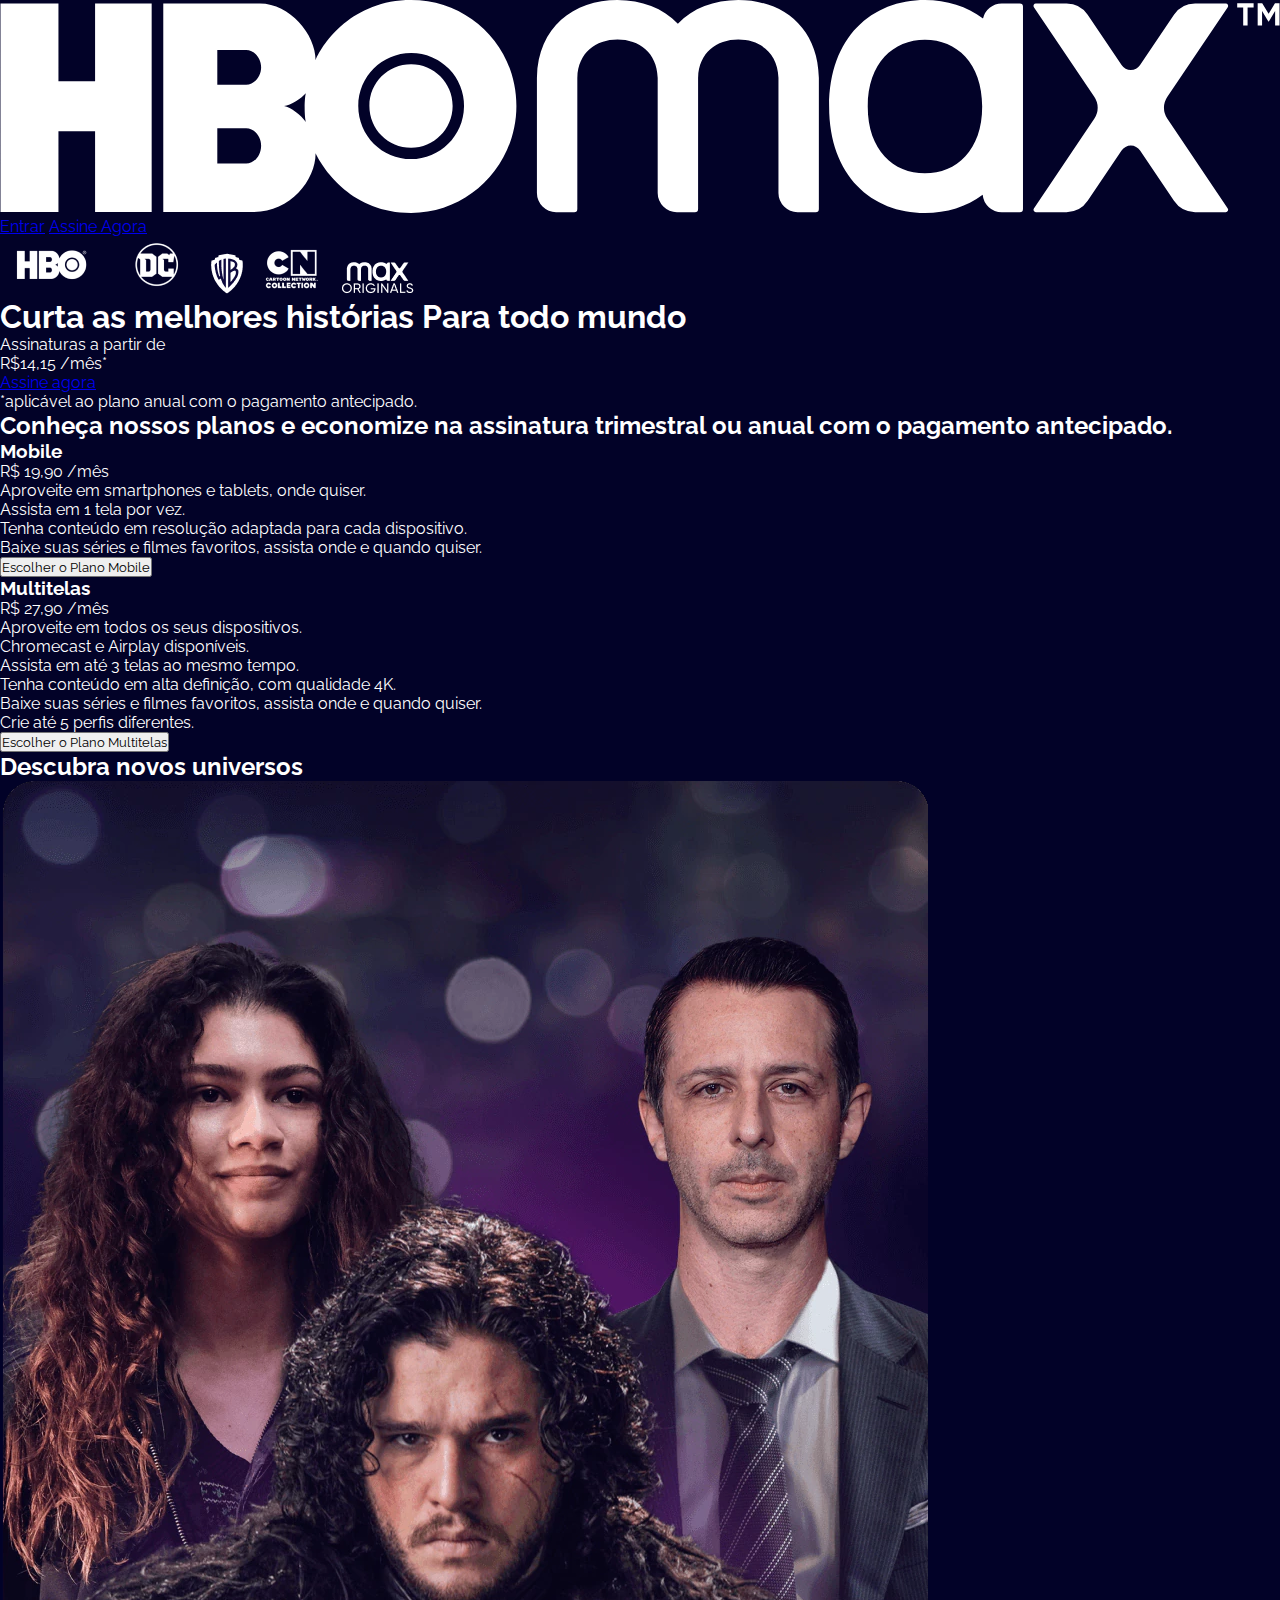
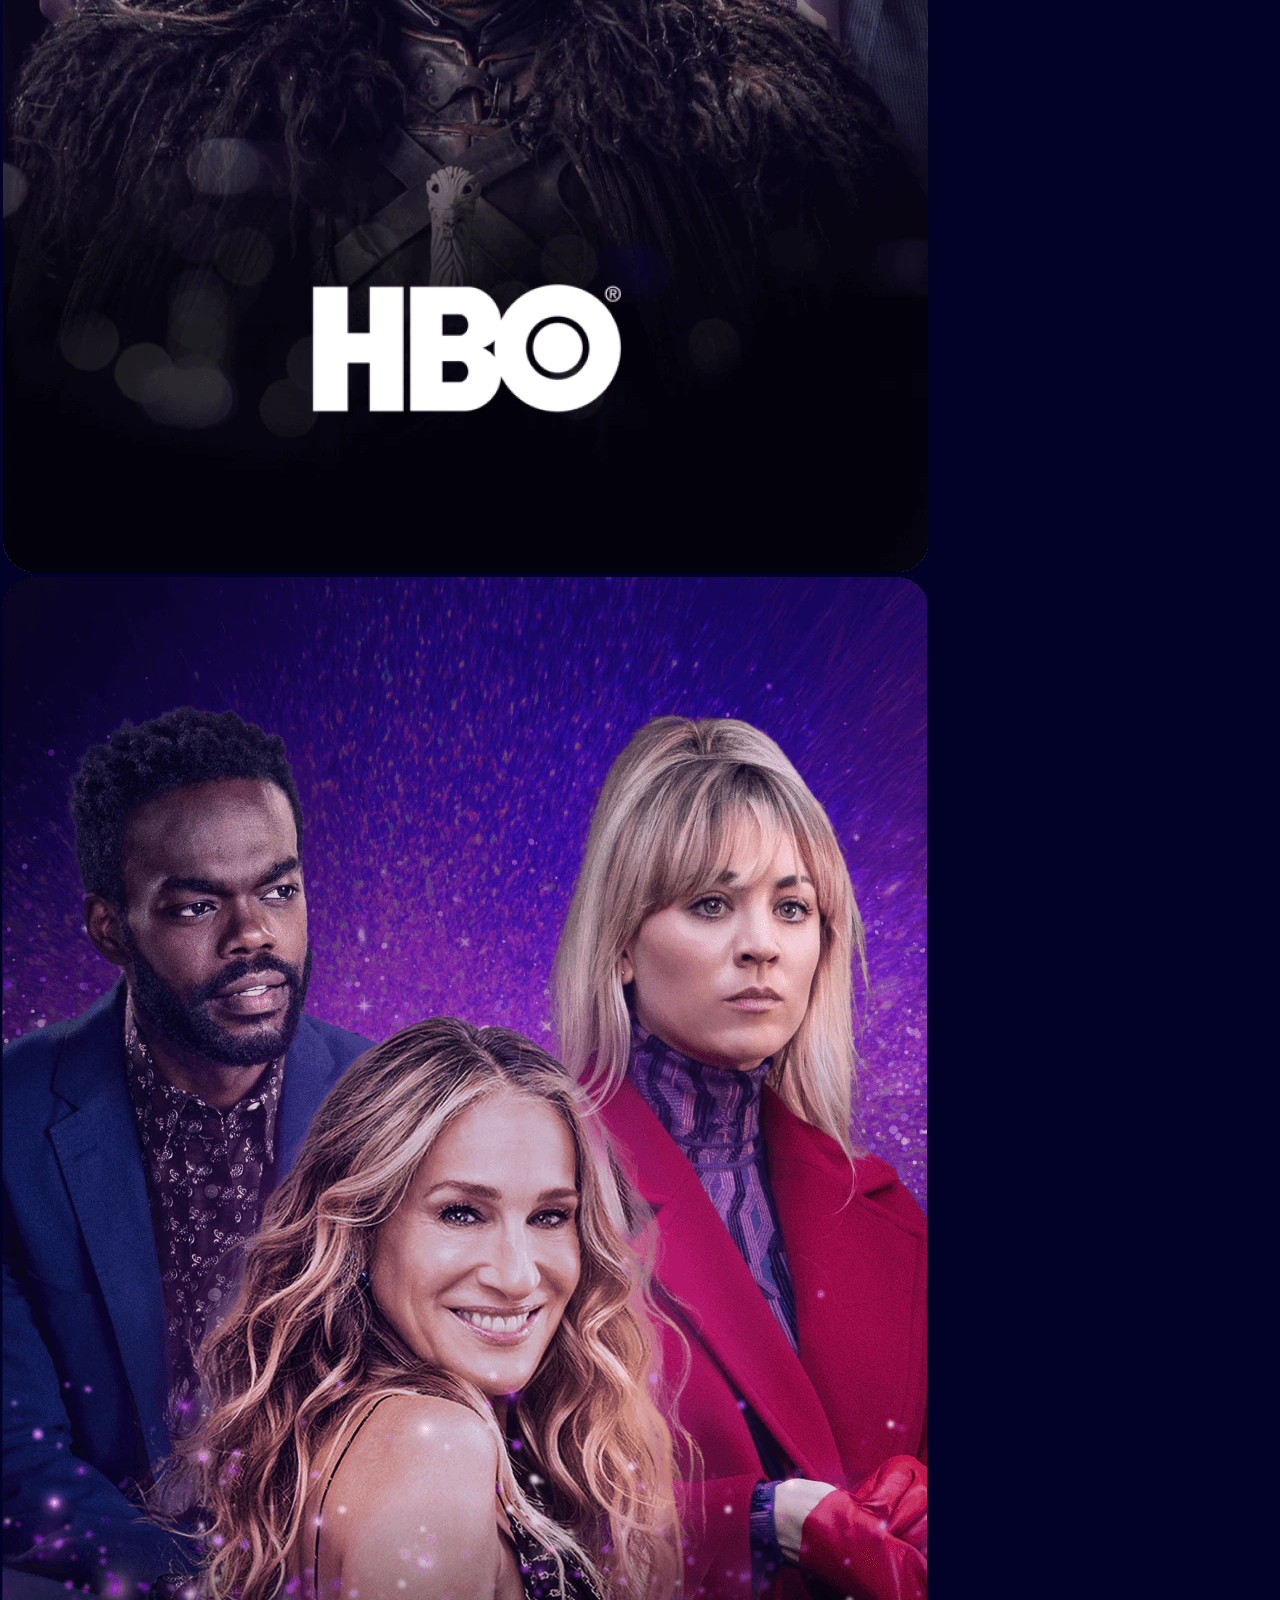
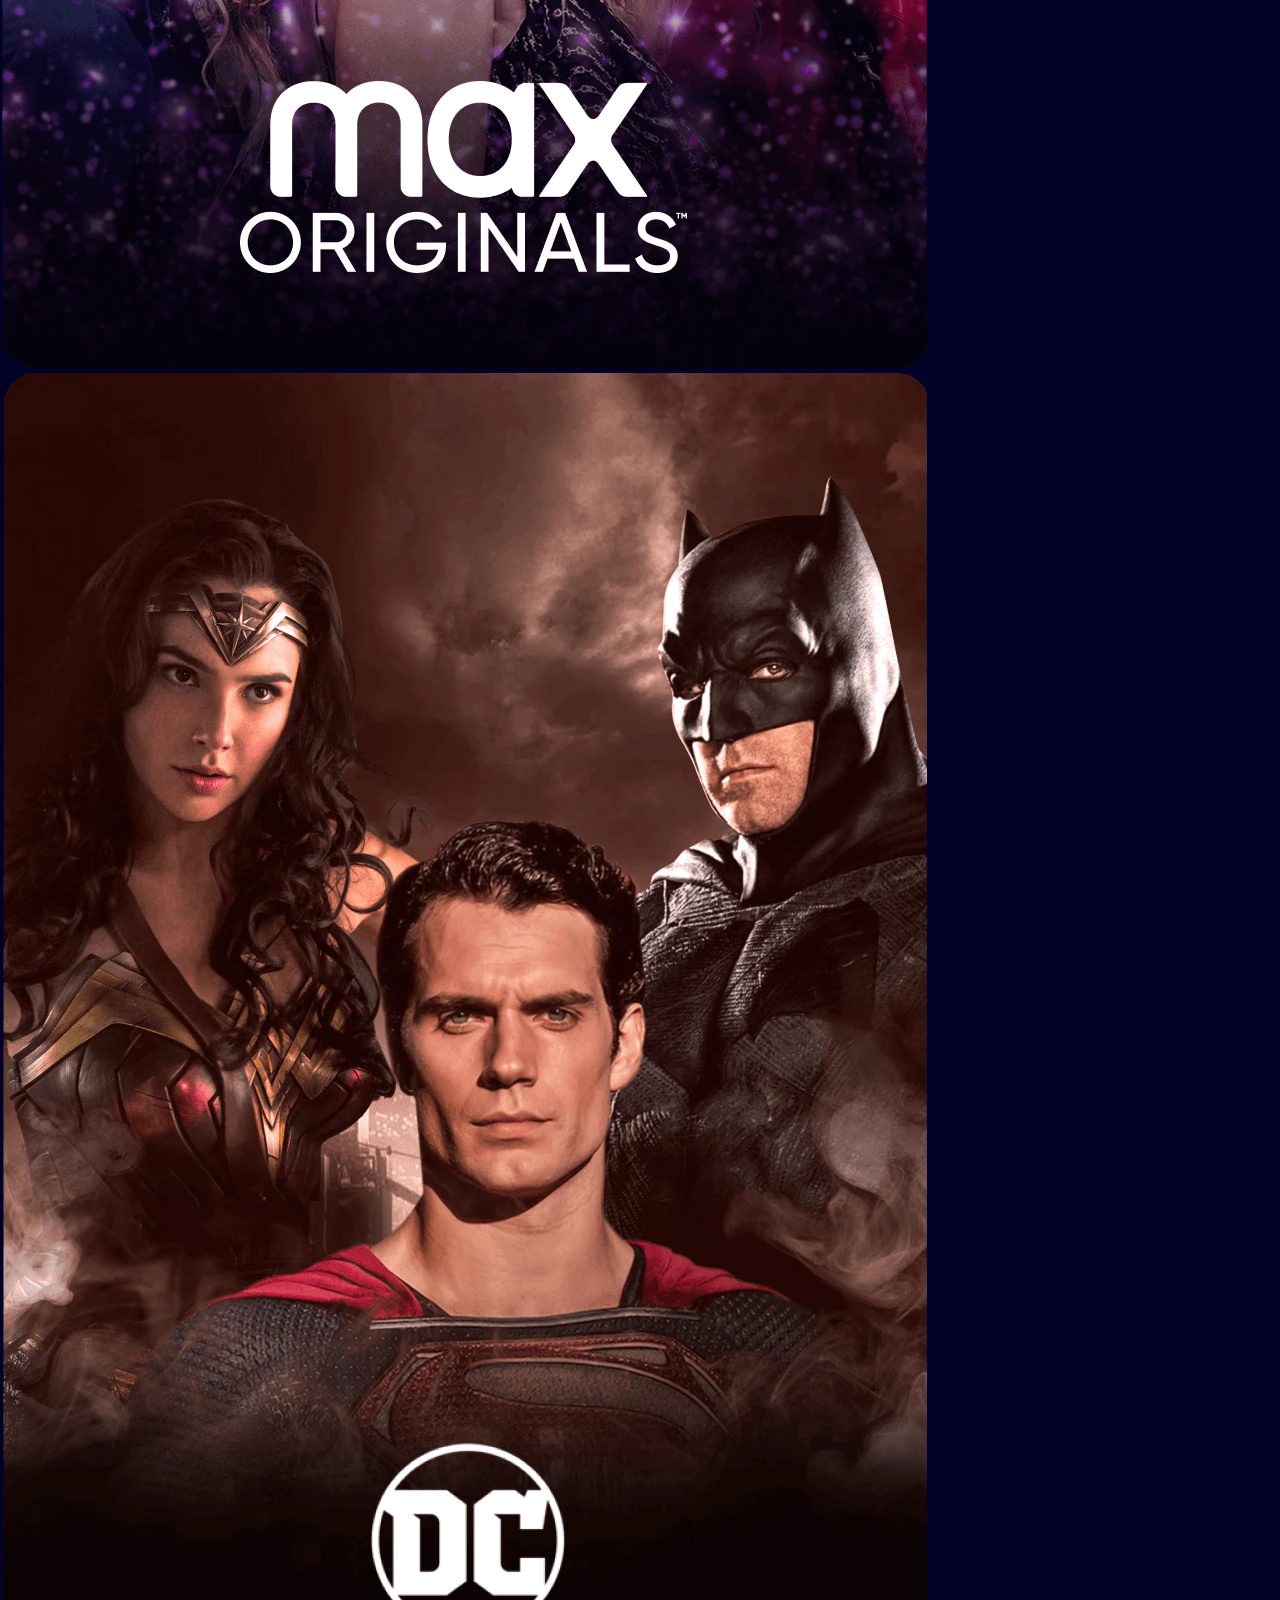
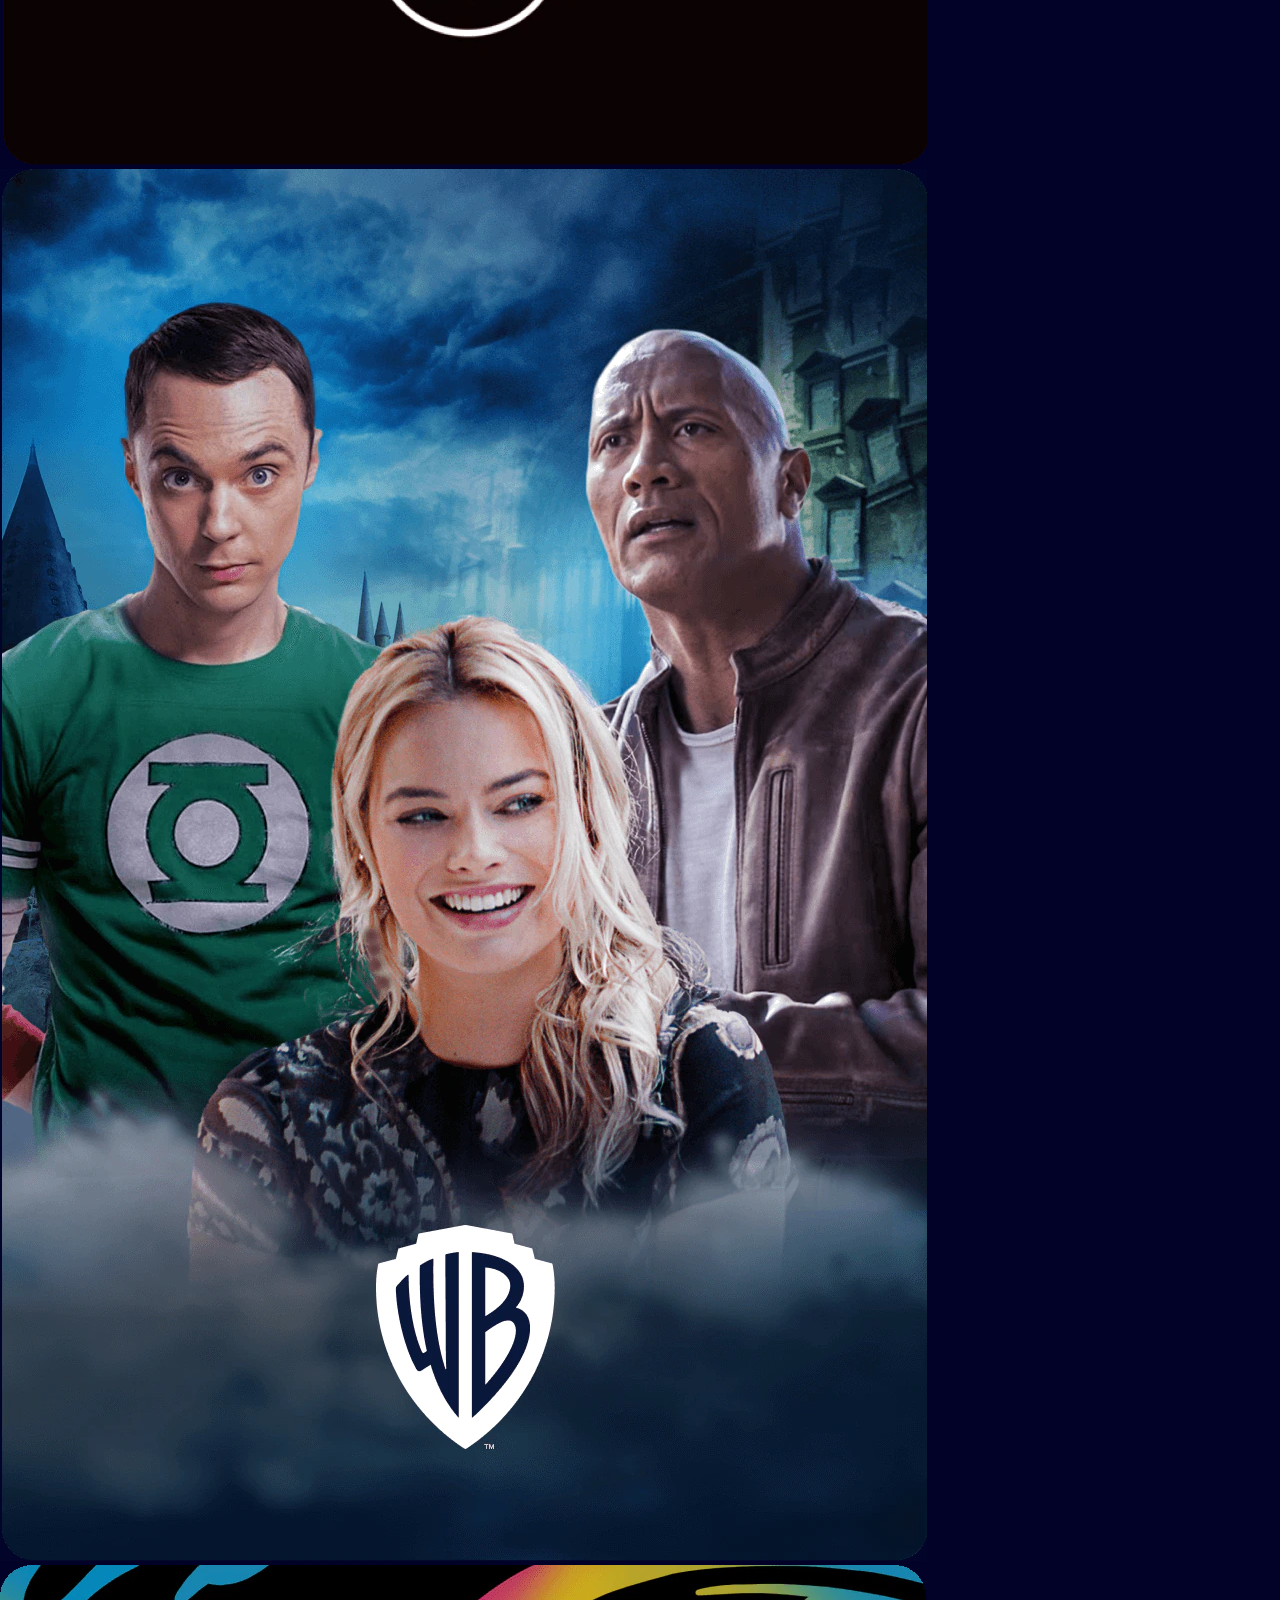
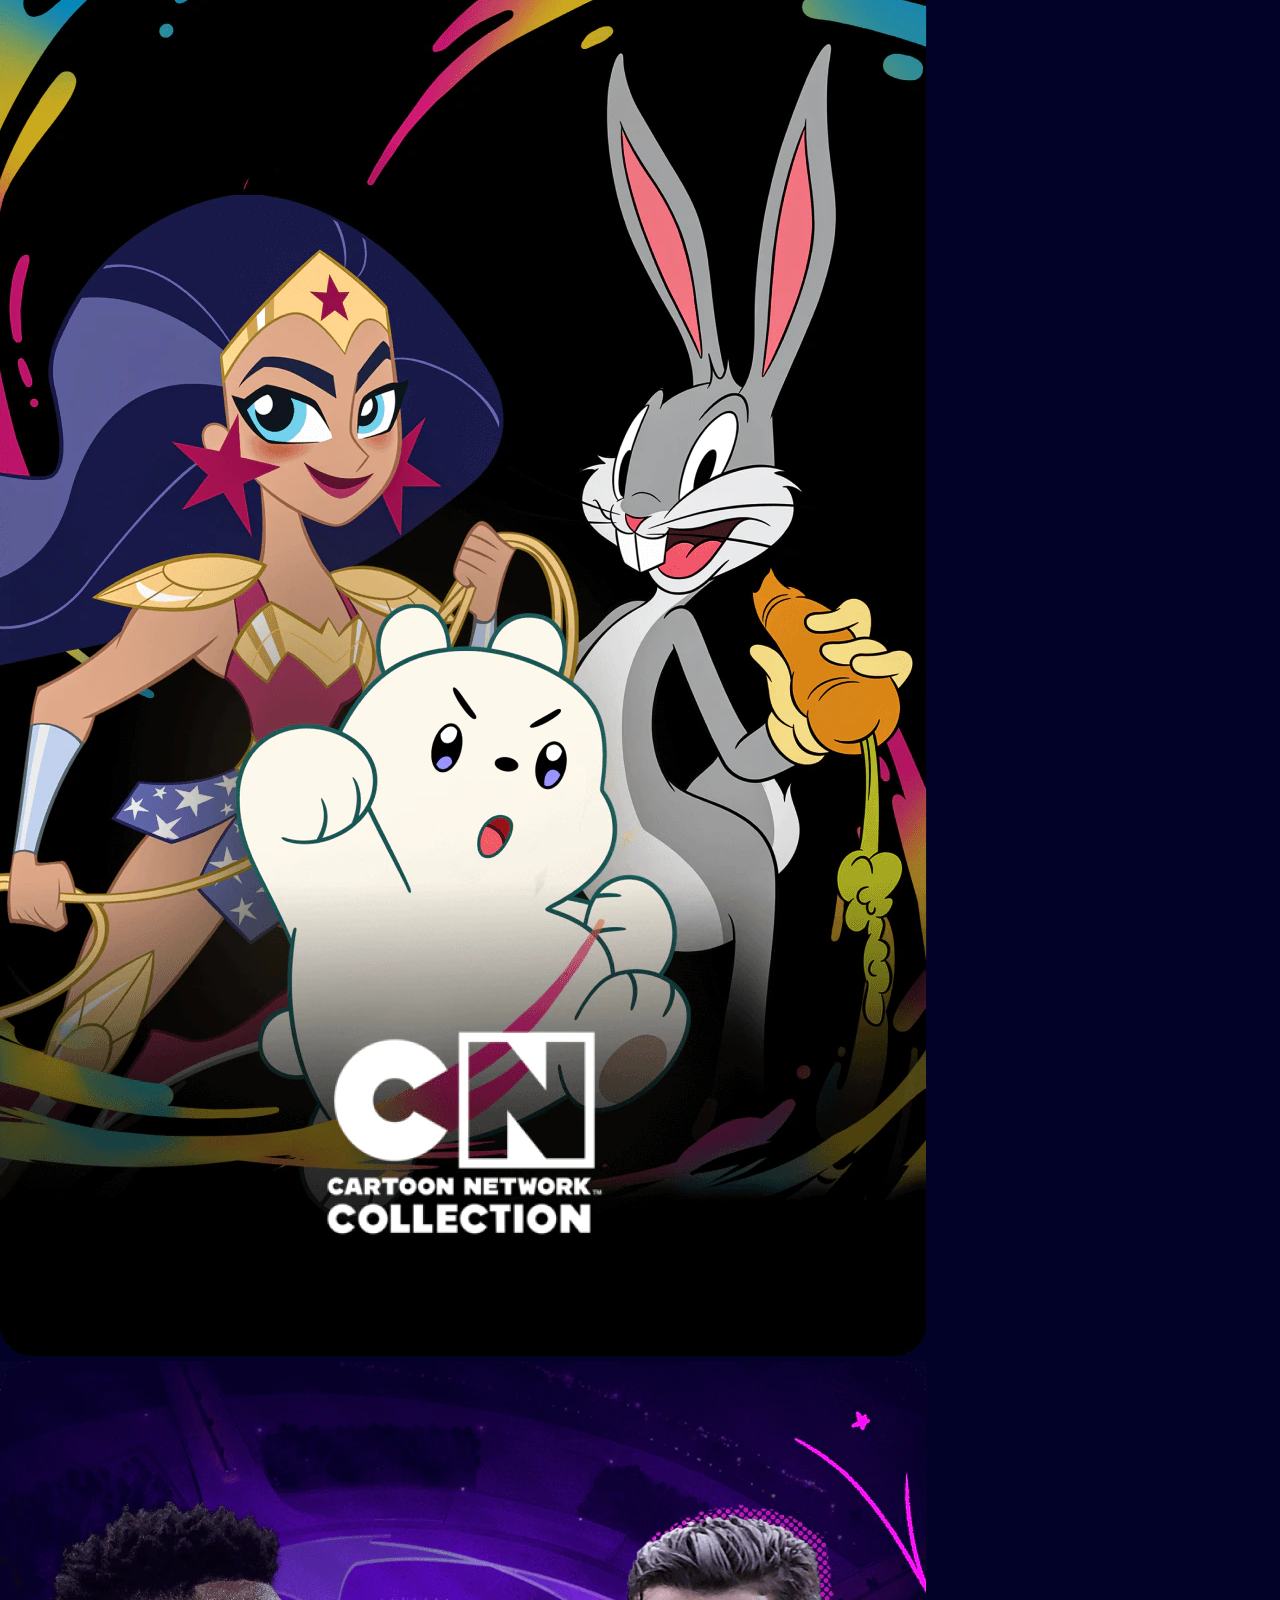
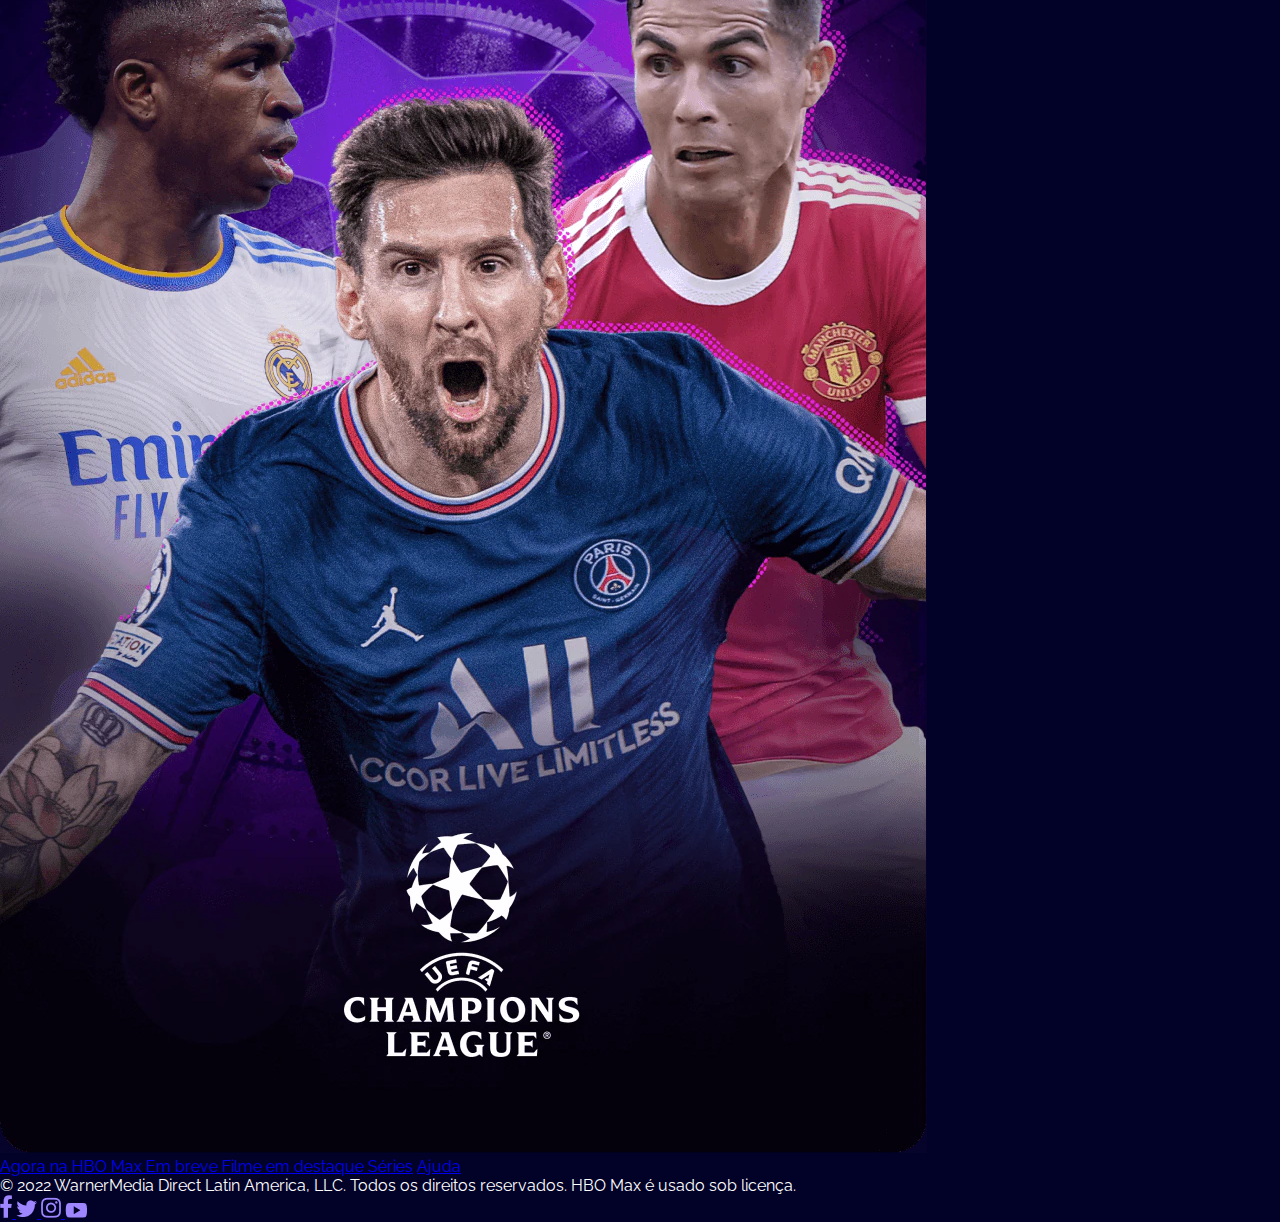
==== index.html @ ead0e138 "Initial commit" ====
<!DOCTYPE html>
<html lang="pt-br">

<head>
    <meta charset="UTF-8">
    <meta name="viewport" content="width=device-width, initial-scale=1.0">
    <link rel="stylesheet" href="assets/css/global.css">
    <title>HBO Max</title>
</head>

<body>
    <!-- Navbar -->
    <nav class="menu">
        <a href="index.html" class="meu-logo">
            <img src="assets/images/hbo-logo.svg" class="menu__logo-image" alt="Logotipo HBOMax">
        </a>
        <div>
            <a href="singnIn.html" class="menu-item">Entrar</a>
            <a href="#subscription" class="menu__item menu__item--button button">Assine Agora</a>
        </div>
    </nav>

    <!-- Header -->
    <header class="header">
        <div class="header__content">
            <div class="header__channels">
                <img src="assets/images/hbo.png" alt="Logo HBO" class="header__channel">
                <img src="assets/images/dc.png" alt="Logo DC" class="header__channel">
                <img src="assets/images/wb.png" alt="Logo Worner Brow" class="header__channel">
                <img src="assets/images/cartoon-network_neutral.png" alt="Logo Carton Network" class="header__channel">
                <img src="assets/images/max_originals.png" alt="Logo Max orianals" class="header__channel">
            </div>
        </div>
        <h1 class="header__title">
            <span class="header__title--light">Curta as melhores histórias</span>
            Para todo mundo
        </h1>
        <div class="divider"></div>
        <div class="offer">
            <p>Assinaturas a partir de</p>
            <p class="offer__price">
                R$14,15 <span class="offer__price--small">/mês*</span>
            </p>
        </div>
        <a href="#subscription" class="button button--gradient header__button">
            Assine agora
        </a>
        <p class="text--small">
            *aplicável ao plano anual com o pagamento antecipado.
        </p>
        </div>
    </header>

    <!-- Main -->
    <main>
        <section id="subscription" class="subscription">
            <div class="container">
                <h2 class="title">
                    Conheça nossos planos e economize na assinatura trimestral ou anual
                    com o pagamento antecipado.
                </h2>
                <div class="subscription__plans">
                    <div class="subscription__card">
                        <div>
                            <div class="subscription__plan">
                                <h3>Mobile</h3>
                                <p class="subscription__price">
                                    R$ 19,90 <span class="text--small">/mês</span>
                                </p>
                            </div>

                            <ul class="subscription__goals">
                                <li class="subscription__description">
                                    Aproveite em smartphones e tablets, onde quiser.
                                </li>
                                <li class="subscription__description">
                                    Assista em 1 tela por vez.
                                </li>
                                <li class="subscription__description">
                                    Tenha conteúdo em resolução adaptada para cada dispositivo.
                                </li>
                                <li class="subscription__description">
                                    Baixe suas séries e filmes favoritos, assista onde e quando
                                    quiser.
                                </li>
                            </ul>
                        </div>
                        <button class="button button--gradient">
                            Escolher o Plano Mobile
                        </button>
                    </div>

                    <div class="subscription__card">
                        <div>
                            <div class="subscription__plan">
                                <h3>Multitelas</h3>
                                <p class="subscription__price">
                                    R$ 27,90 <span class="text--small">/mês</span>
                                </p>
                            </div>

                            <ul>
                                <li class="subscription__description">
                                    Aproveite em todos os seus dispositivos.
                                </li>
                                <li class="subscription__description">
                                    Chromecast e Airplay disponíveis.
                                </li>
                                <li class="subscription__description">
                                    Assista em até 3 telas ao mesmo tempo.
                                </li>
                                <li class="subscription__description">
                                    Tenha conteúdo em alta definição, com qualidade 4K.
                                </li>
                                <li class="subscription__description">
                                    Baixe suas séries e filmes favoritos, assista onde e quando
                                    quiser.
                                </li>
                                <li class="subscription__description">
                                    Crie até 5 perfis diferentes.
                                </li>
                            </ul>
                        </div>
                        <button class="button button--gradient">
                            Escolher o Plano Multitelas
                        </button>
                    </div>
                </div>
            </div>
        </section>

        <section id="contents" class="contents container">
            <h2 class="title">Descubra novos universos</h2>
            <div class="contents__container">
                <div class="contents__card">
                    <img class="contents__image" src="assets/images/hbo-default_0.webp" alt="HBO" />
                </div>
                <div class="contents__card">
                    <img class="contents__image" src="assets/images/MAX-Default.webp" alt="Max Originals" />
                </div>
                <div class="contents__card">
                    <img class="contents__image" src="assets/images/DC_Default.webp" alt="DC" />
                </div>
                <div class="contents__card">
                    <img class="contents__image" src="assets/images/WB-Default.webp" alt="Warner Bross" />
                </div>
                <div class="contents__card">
                    <img class="contents__image" src="assets/images/CN-Default.webp" alt="Cartoon Network" />
                </div>
                <div class="contents__card">
                    <img class="contents__image" src="assets/images/UCL-Default.webp" alt="UEFA Champions League" />
                </div>
            </div>
        </section>
    </main>

    <!-- Footer -->
    <footer class="footer container">
        <div>
            <a class="footer__link" href="https://www.hbomax.com/br/pt/sitemap">
                Agora na HBO Max
            </a>
            <a class="footer__link" href="https://www.hbomax.com/br/pt/coming-soon">
                Em breve
            </a>
            <a class="footer__link" href="https://www.hbomax.com/br/pt/feature">
                Filme em destaque
            </a>
            <a class="footer__link" href="https://www.hbomax.com/br/pt/series">Séries</a>
            <a class="footer__link" href="https://help.hbomax.com/br">Ajuda</a>
        </div>
        <p class="text--small footer__legal">
            © 2022 WarnerMedia Direct Latin America, LLC. Todos os direitos
            reservados. HBO Max é usado sob licença.
        </p>
        <div class="footer__social">
            <a href="https://www.facebook.com/HBOMaxBr/" class="footer__social-link">
                <img src="assets/images/fb_0.png" alt="Facebook" />
            </a>
            <a href="https://twitter.com/HBOMaxBR" class="footer__social-link">
                <img src="assets/images/twitter_0.png" alt="Twitter" />
            </a>
            <a href="https://www.instagram.com/hbomaxbr/" class="footer__social-link">
                <img src="assets/images/instagram_0.png" alt="Instagram" />
            </a>
            <a href="https://www.youtube.com/c/hbomaxbr" class="footer__social-link">
                <img src="assets/images/youtube_0.png" alt="Youtube" />
            </a>
        </div>
    </footer>

</body>

</html>
---- assets/css/global.css ----
@import url("https://fonts.googleapis.com/css2?family=Raleway:wght@300;400;500;600;700&display=swap");
@import url("https://fonts.googleapis.com/css2?family=Quicksand:wght@300;400;700&display=swap");

:root {
    --primary-color: #020228;
    --secondary-color: #ff00e5;
    --tertiary-color: #b535f6;
    --btn-bg-color-gradient: linear-gradient(
      45deg,
      #9b34ef 0%,
      #490cb0 20%,
      transparent 50%
    );
    --btn-link-bg-color: #fff;
    --btn-link-color: #000;
    --card-bg-color: linear-gradient(0deg, transparent, #3b1e63);
    --divider-bg-color: linear-gradient(
      90deg,
      #5516ba,
      rgba(255, 0, 229, 0.5) 80%
    );
    --nav-bg-color: rgba(0, 0, 0, 0.3);
    --text-color: #fff;
    --link-color: #9e86ff;
    --form-bg-color: rgba(211, 211, 211, 0.06);
    --form-field-bg-color: rgba(0, 0, 0, 0.2);
    --form-field-border: 1px solid rgba(255, 255, 255, 0.7);
    --form-field-placeholder: rgba(255, 255, 255, 0.7);
    --form-field-error: rgb(255, 76, 76);
  
    scroll-behavior: smooth;
  }

  * {
    font-family: "Raleway", sans-serif;
    box-sizing: border-box;
    margin: 0;
    padding: 0;
  }
  
  body {
    background-color: var(--primary-color);
    color: var(--text-color);
  }
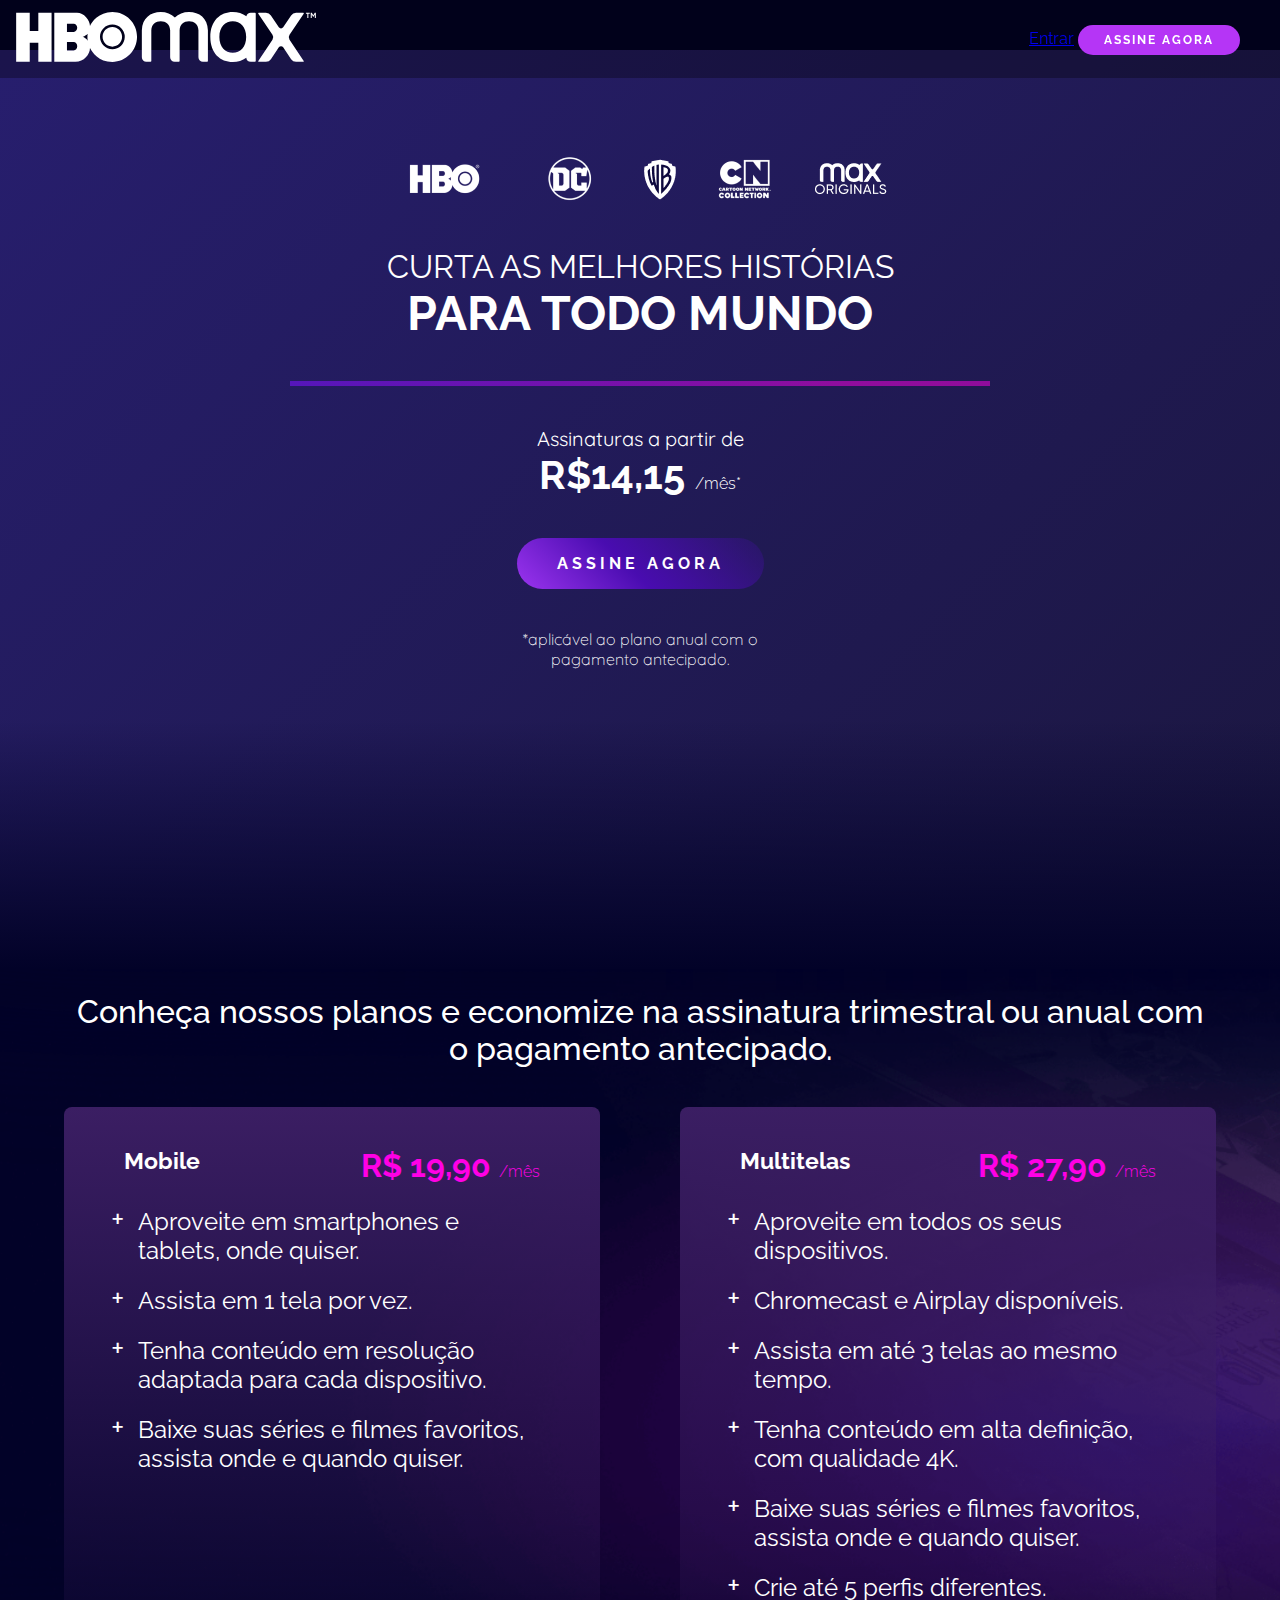
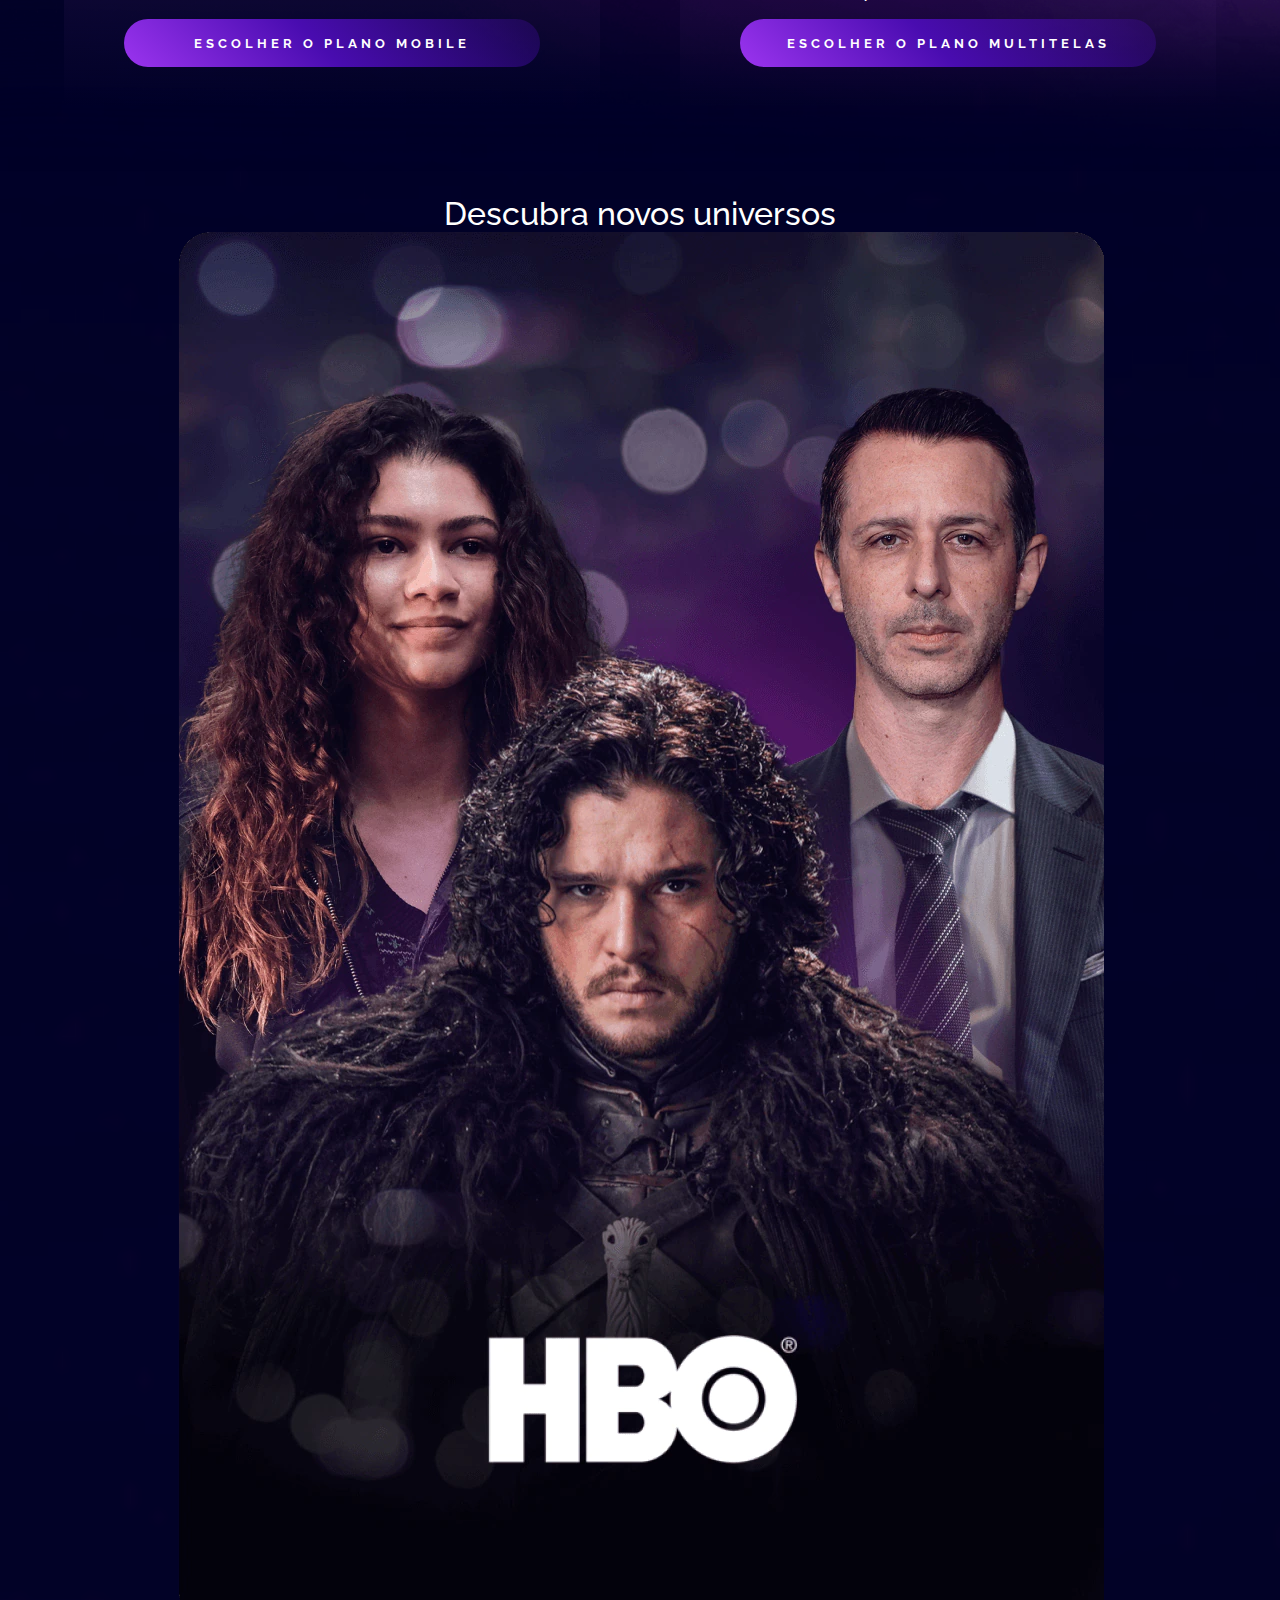
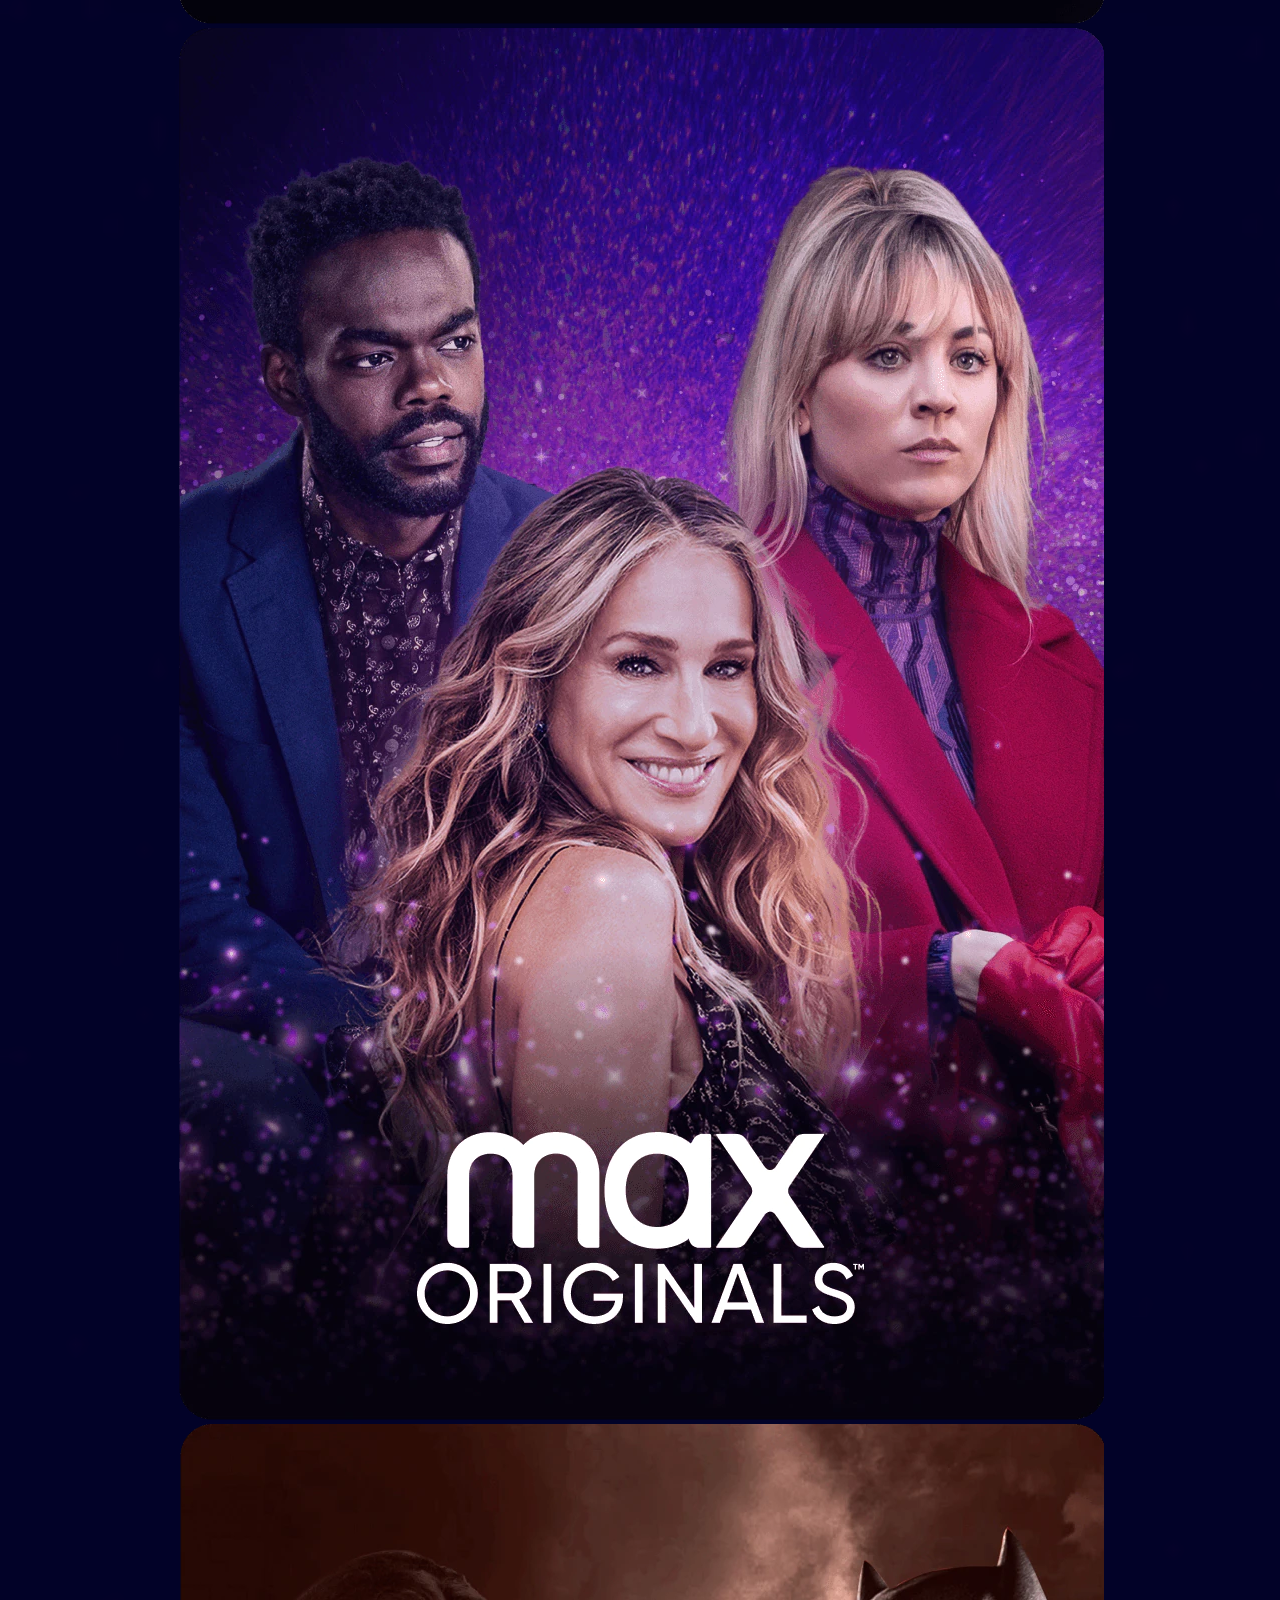
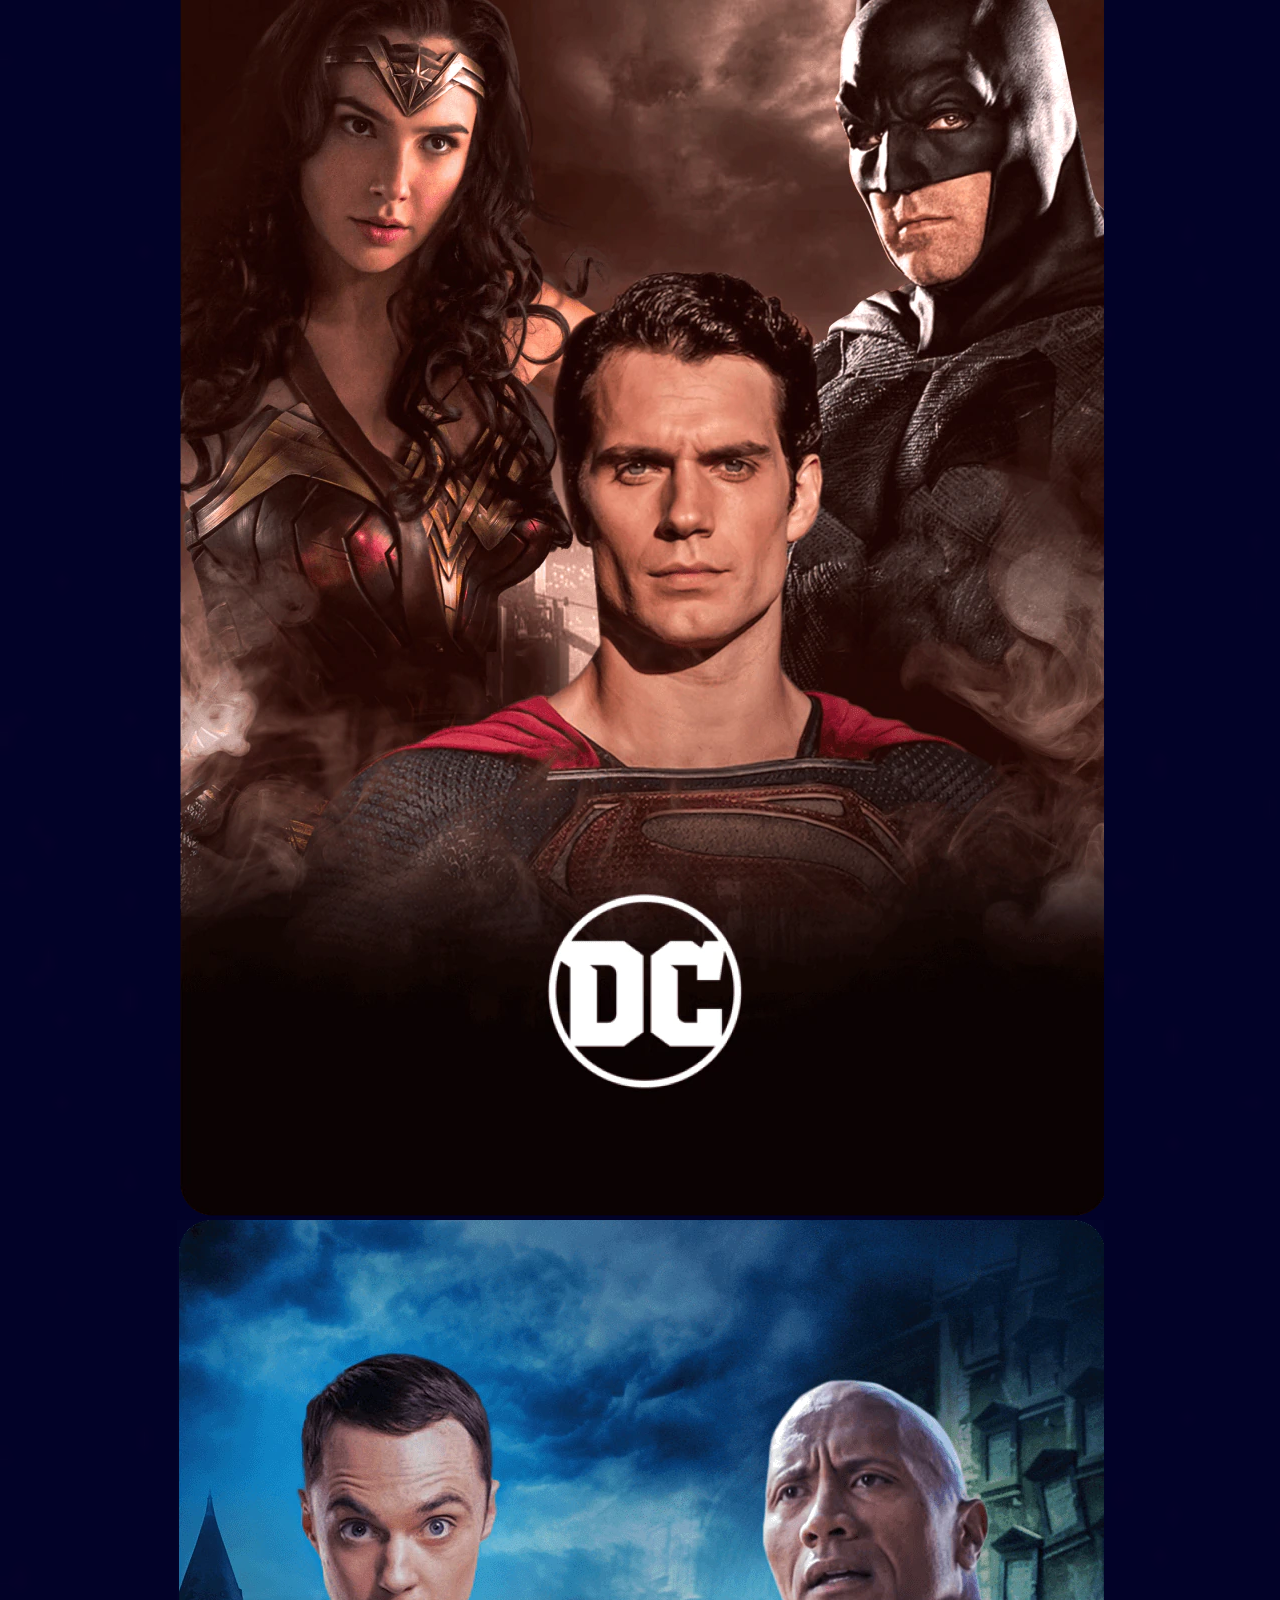
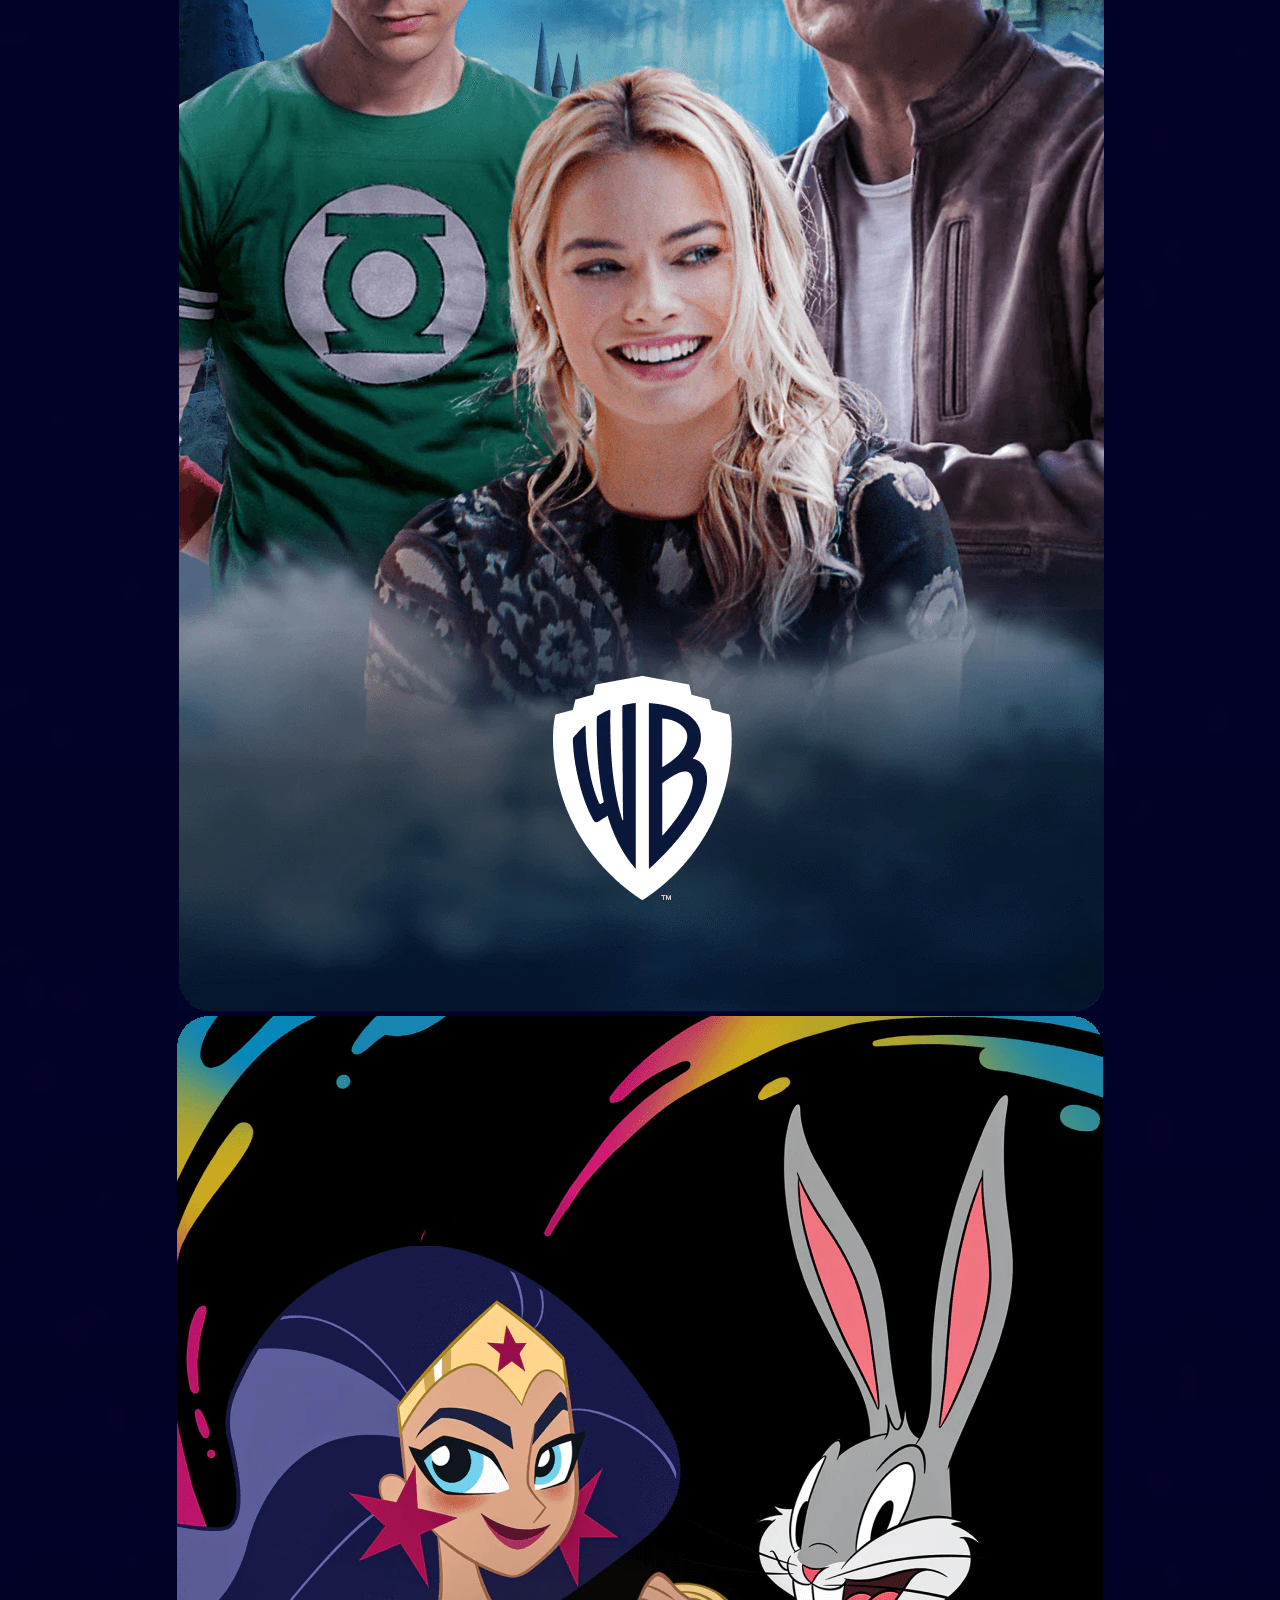
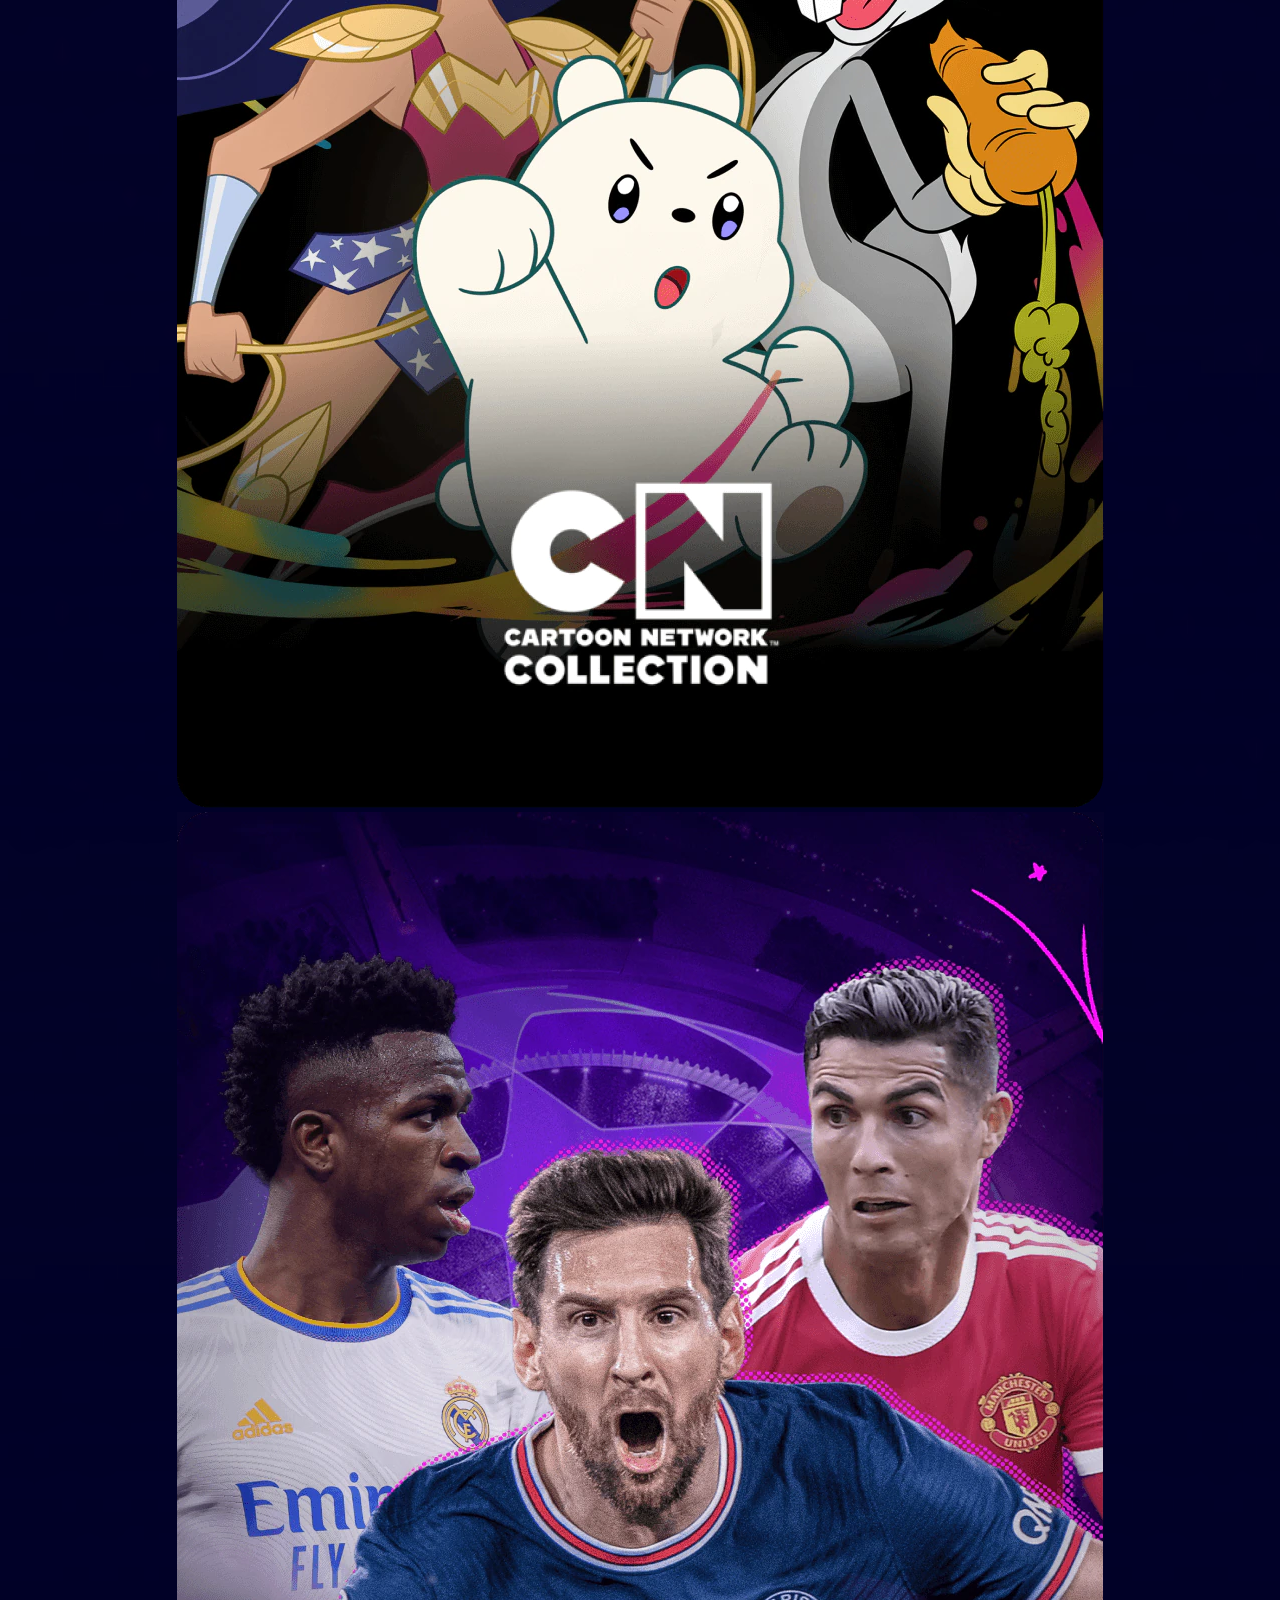
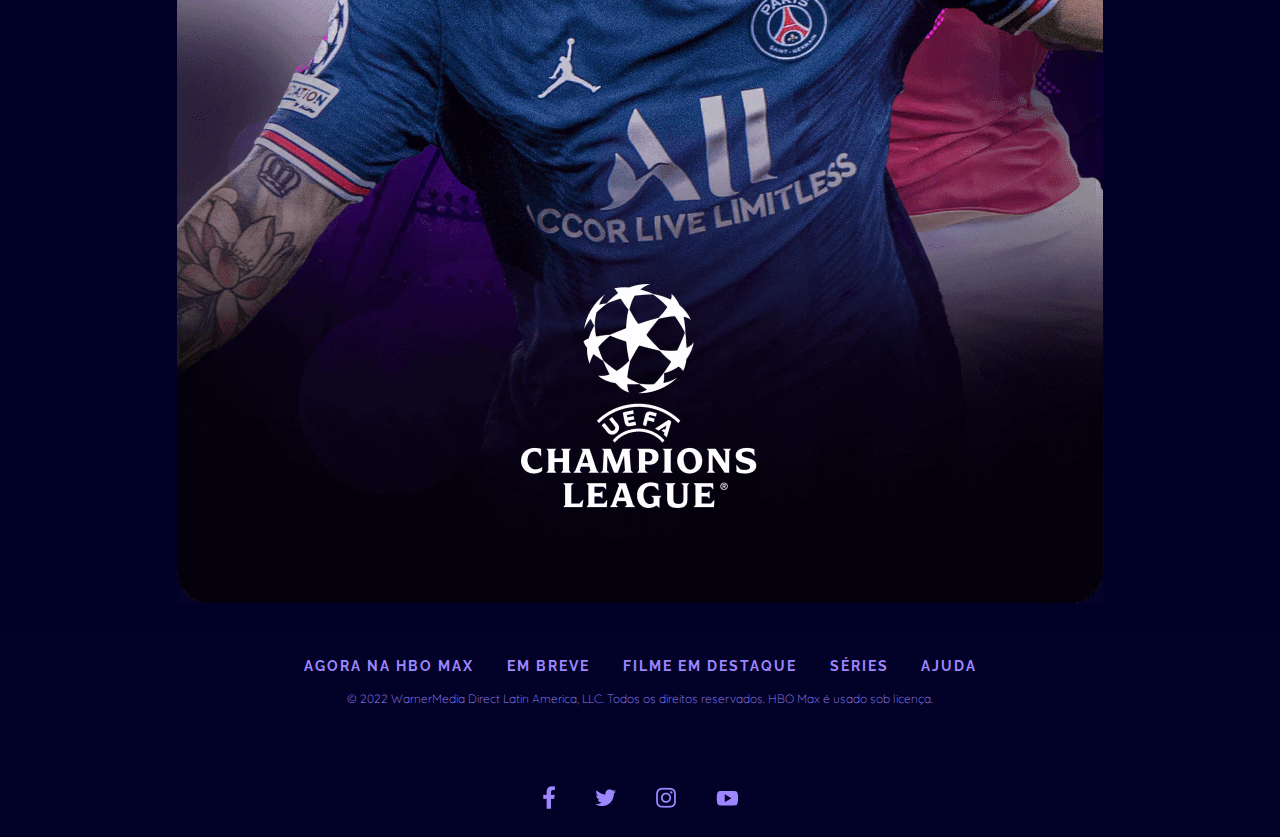
==== commit db4ede33: "Iniciando a estilização da page index" ====
--- a/index.html
+++ b/index.html
@@ -4,7 +4,7 @@
 <head>
     <meta charset="UTF-8">
     <meta name="viewport" content="width=device-width, initial-scale=1.0">
-    <link rel="stylesheet" href="assets/css/global.css">
+    <link rel="stylesheet" href="assets/css/index.css">
     <title>HBO Max</title>
 </head>
 
@@ -30,24 +30,23 @@
                 <img src="assets/images/cartoon-network_neutral.png" alt="Logo Carton Network" class="header__channel">
                 <img src="assets/images/max_originals.png" alt="Logo Max orianals" class="header__channel">
             </div>
-        </div>
-        <h1 class="header__title">
-            <span class="header__title--light">Curta as melhores histórias</span>
-            Para todo mundo
-        </h1>
-        <div class="divider"></div>
-        <div class="offer">
-            <p>Assinaturas a partir de</p>
-            <p class="offer__price">
-                R$14,15 <span class="offer__price--small">/mês*</span>
+            <h1 class="header__title">
+                <span class="header__title--light">Curta as melhores histórias</span>
+                Para todo mundo
+            </h1>
+            <div class="divider"></div>
+            <div class="offer">
+                <p>Assinaturas a partir de</p>
+                <p class="offer__price">
+                    R$14,15 <span class="offer__price--small">/mês*</span>
+                </p>
+            </div>
+            <a href="#subscription" class="button button--gradient header__button">
+                Assine agora
+            </a>
+            <p class="text--small">
+                *aplicável ao plano anual com o pagamento antecipado.
             </p>
-        </div>
-        <a href="#subscription" class="button button--gradient header__button">
-            Assine agora
-        </a>
-        <p class="text--small">
-            *aplicável ao plano anual com o pagamento antecipado.
-        </p>
         </div>
     </header>
 
--- a/assets/css/index.css
+++ b/assets/css/index.css
@@ -0,0 +1,166 @@
+@import url("./global.css");
+
+main {
+    background: url("../images/background-movies-series.png");
+    background-size: cover;
+}
+
+/* header */
+.header {
+   position: relative;
+   margin-top: 50px;
+   padding: 100px 0 300px;
+   background: linear-gradient(-45deg, #56125b, #0f0f10, #271e6e); 
+   background-size: 400% 400%;
+   animation: gradient 10s ease infinite alternate;
+}
+
+.header::after {
+    content: "";
+    width: 100%;
+    height: 250px;
+    position: absolute;
+    bottom: 0;
+    background: linear-gradient(0deg, var(--primary-color), transparent);
+}
+
+.header__content {
+    margin: auto;
+    display: flex;
+    flex-direction: column;
+    align-items: center;
+    gap: 40px;
+    padding: 0 40px;
+}
+
+.header__channels {
+    display: flex;
+    flex-wrap: wrap;
+    justify-content: center;
+    gap: 24px;
+}
+
+.header__channel {
+    object-fit: contain;
+}
+
+.header__title {
+    text-transform: uppercase;
+    text-align: center;
+    font-size: 3rem;
+}
+
+.header__title--light {
+    display: block;
+    font-weight: lighter;
+    font-size: 2rem;
+}
+
+.header .text--small {
+    max-width: 300px;
+    text-align: center;
+}
+
+.header__buttom {
+  animation: wiggle 2.2s linear infinite;  
+}
+
+/* Divider */
+.divider {
+    width: 70%;
+    max-width: 700px;
+    height: 5px;
+    background: var(--divider-bg-color);
+}
+
+.offer {
+    text-align: center;
+    font-size: 1.25rem;
+}
+
+.offer__price {
+    font-family: "Raleway", sans-serif;
+    font-size: 2.5rem;
+    font-weight: bold;
+}
+
+.offer__price--small {
+    font-size: 1rem;
+    font-weight: 300;
+}
+
+.title {
+    font-size: 2rem;
+    font-weight: 500;
+}
+
+/* Subscription Plans */
+.subscription {
+    background: url("../images/background-movies-series.png") no-repeat;
+    background-size: cover;
+    position: relative;
+}
+
+.subscription__plans {
+    display: flex;
+    justify-content: space-around;
+    gap: 80px;
+    margin: 40px 0;
+    perspective: 2000px; 
+    perspective-origin: top;
+}
+
+.subscription__card {
+    background: var(--card-bg-color);
+    padding: 40px 60px;
+    border-radius: 8px;
+    display: flex;
+    min-height: 600px;
+    flex-direction: column;
+    justify-content: space-between;
+    transition: transform 1s ease-in-out;
+}
+
+.subscription__plans:has(.subscription__card:nth-child(1):hover)
+  .subscription__card:nth-child(2) {
+  transform: rotateY(-45deg);
+}
+
+.subscription__plans:has(.subscription__card:nth-child(2):hover)
+  .subscription__card:nth-child(1) {
+  transform: rotateY(45deg);
+}
+
+.subscription__description {
+   text-align: left; 
+   list-style: none;
+   font-size: 1.5rem;
+   margin-bottom: 14px;
+   padding-left: 14px;
+}
+
+.subscription__price {
+    font-size: 2rem;
+    font-family: "Raleway", sans-serif;
+    color: var(--secondary-color);
+    font-weight: 700;
+}
+
+.subscription__ .text--small {
+    color: var(--text-color);
+}
+
+.subscription__description::marker {
+    content: "+";
+    font-size: 2rem;
+    margin: 0 8px 0 0;
+}
+
+.subscription__plan {
+  display: flex;
+  justify-content: space-between;  
+  font-size: 1.25rem;
+  margin-bottom: 16px;
+}
+
+/* contents */
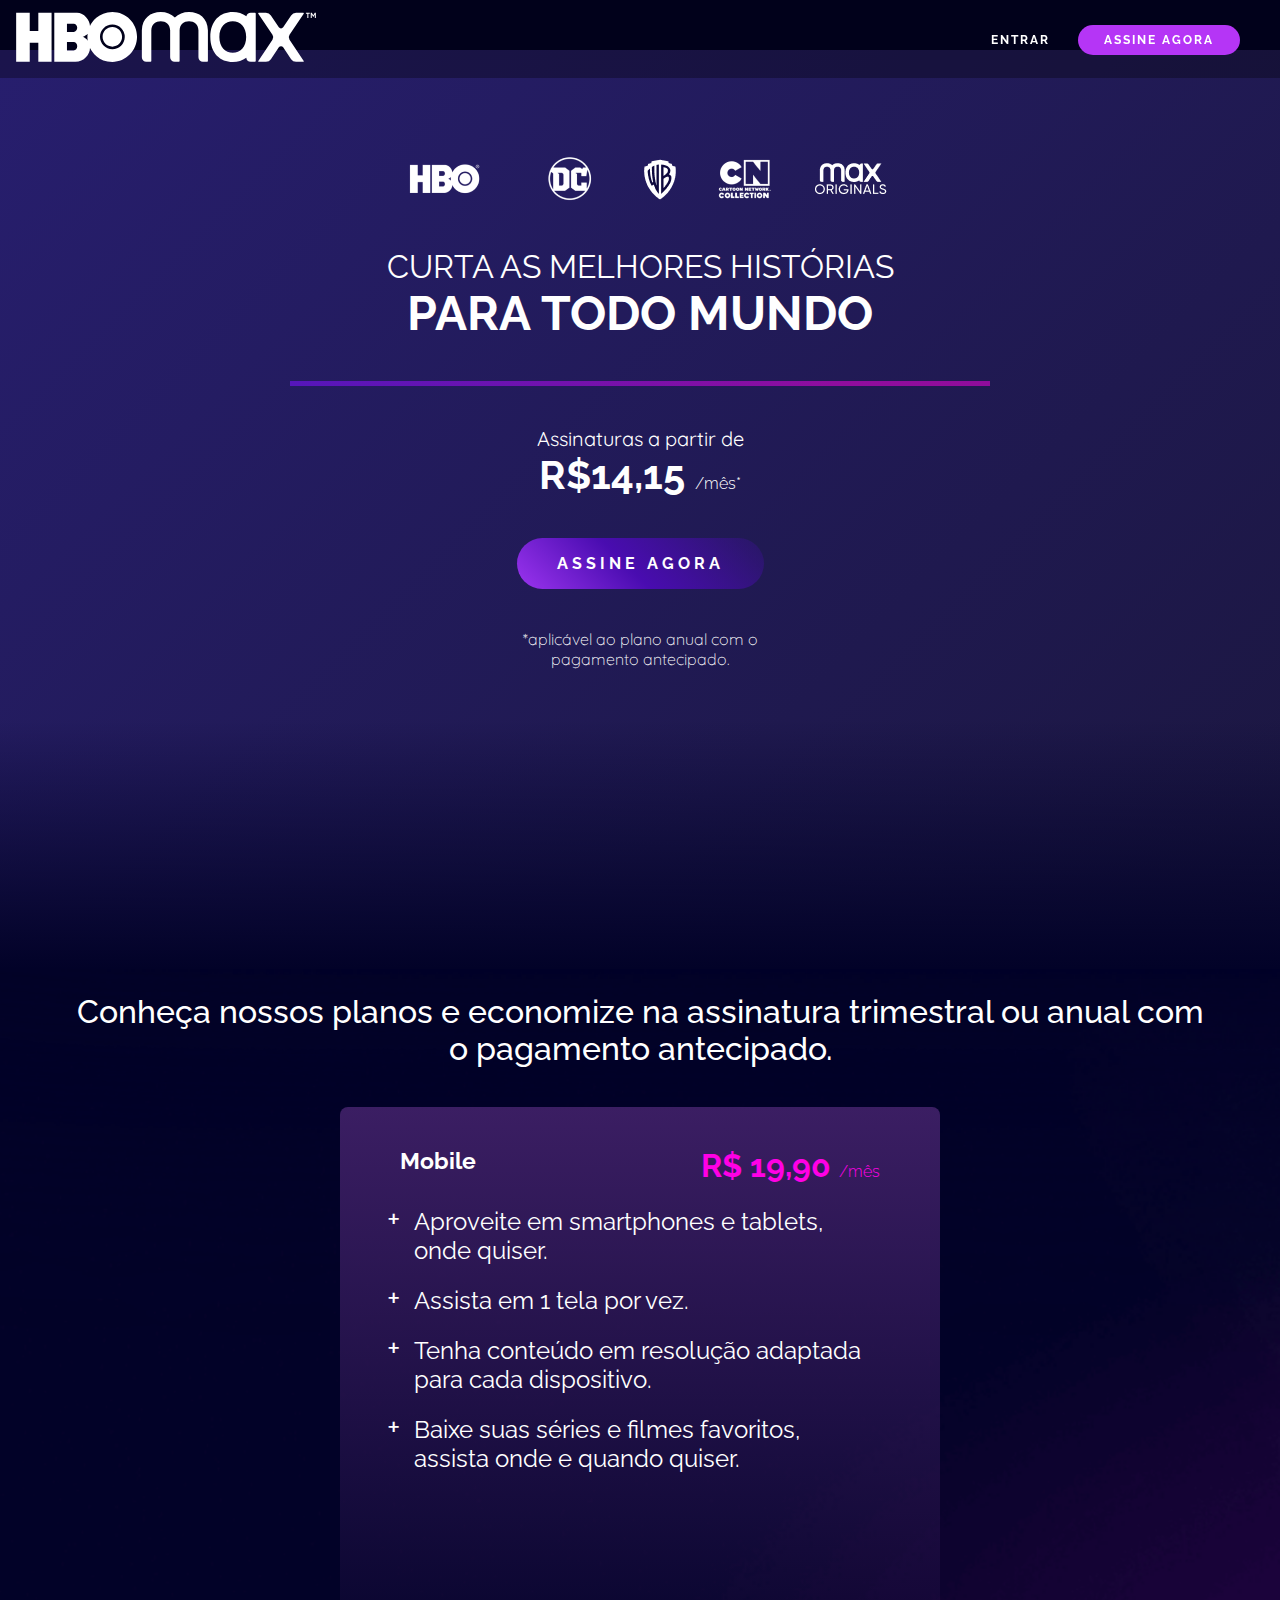
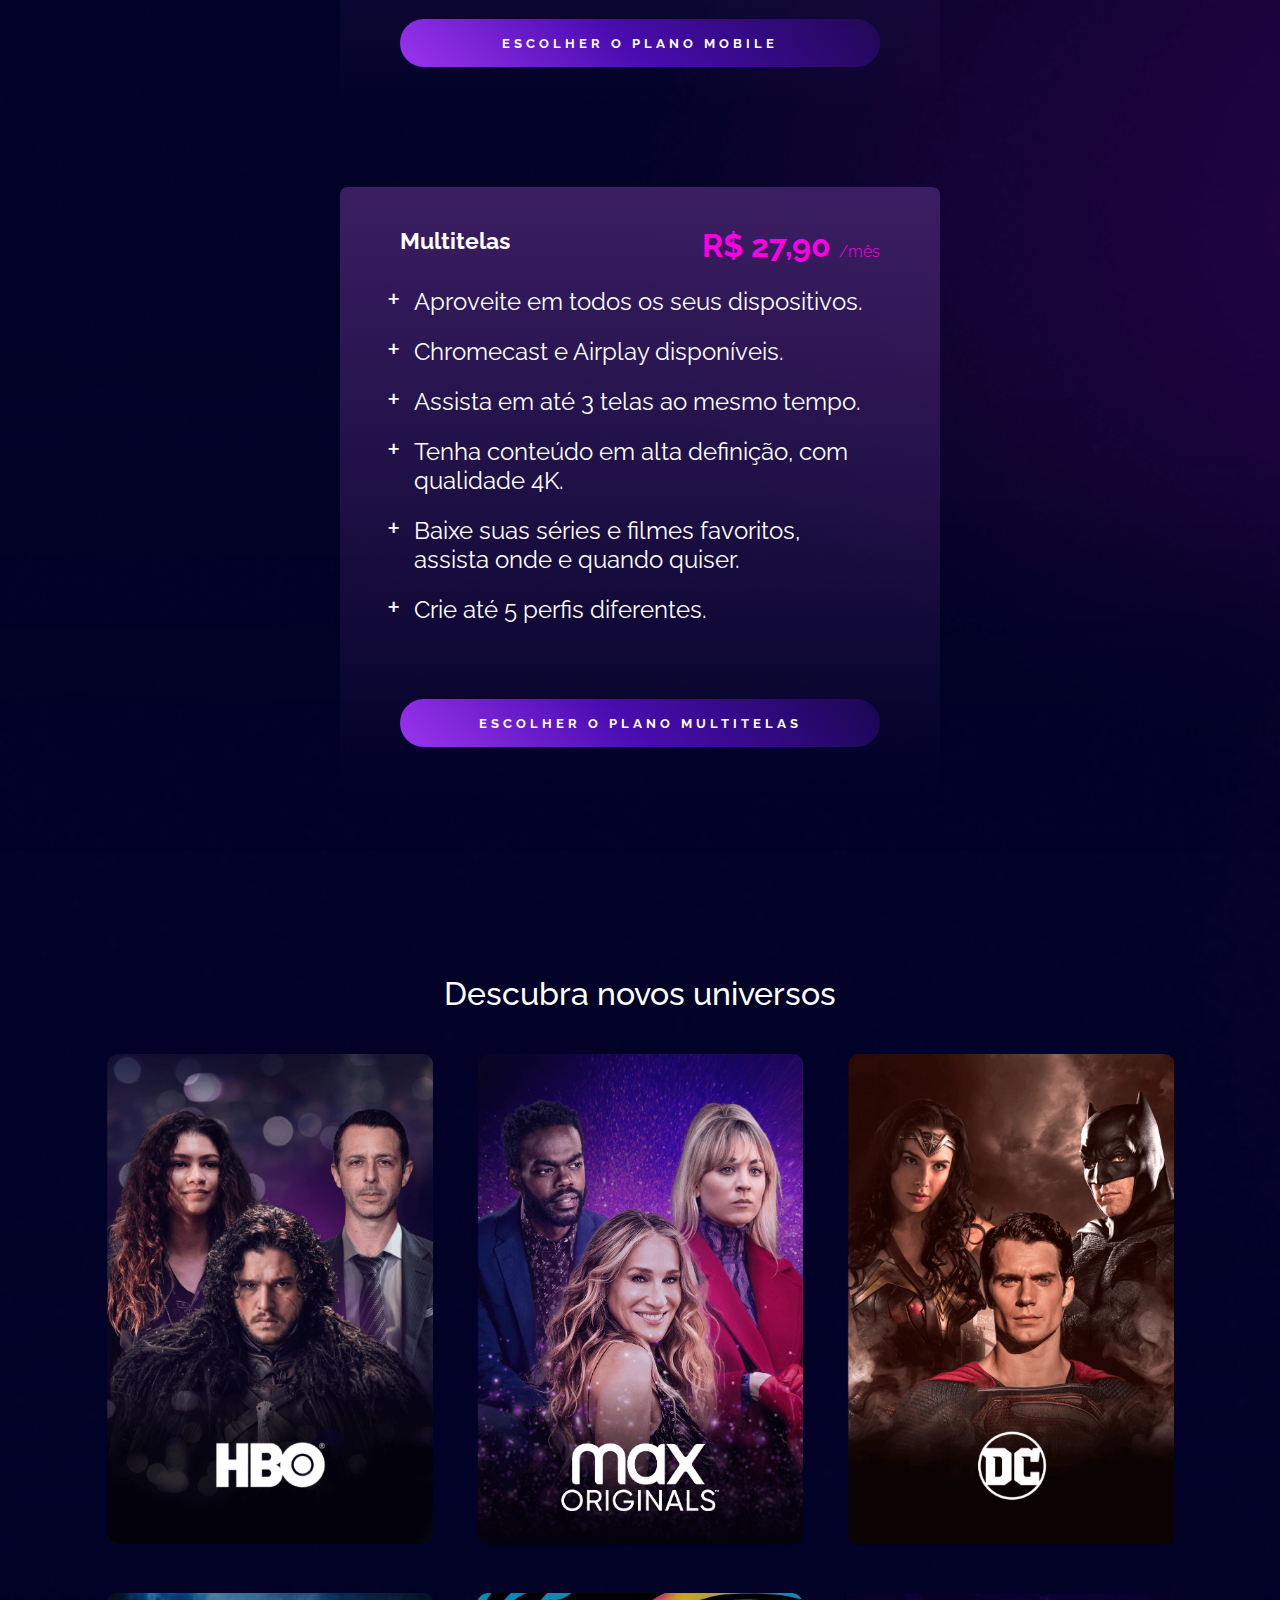
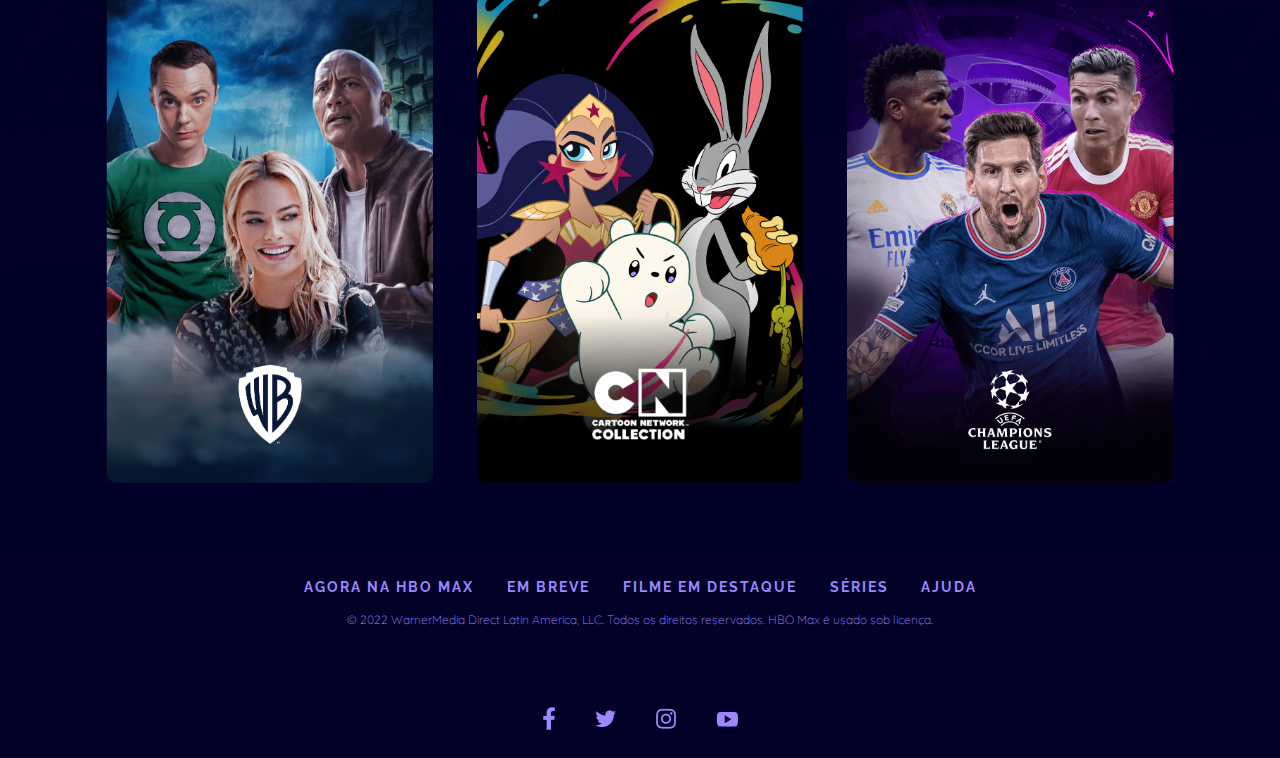
==== commit a18b5d6f: "Fim do estilo da index" ====
--- a/index.html
+++ b/index.html
@@ -189,5 +189,4 @@
     </footer>
 
 </body>
-
 </html>--- a/assets/css/index.css
+++ b/assets/css/index.css
@@ -163,4 +163,177 @@
   margin-bottom: 16px;
 }
 
-/* contents */
+/* Contents */
+.contents {
+    margin-top: 100px;
+}
+
+.contents__container {
+   margin: 40px; 
+   display: grid;
+   grid-template-columns: repeat(3, 1fr);
+   gap: 40px;
+}
+
+.contents__card {
+   border-radius: 16px;
+   background-repeat: no-repeat; 
+   background-size: cover;
+   background-position: center;
+   border: 2px solid transparent;
+   transition: transform 0.8s, background 0.8s, border 1s;
+}
+
+.contents__card:hover {
+    transform: scale(1.05);
+    border: 2px solid var(--tertiary-color);
+}
+
+.contents__card:hover .contents__image {
+    opacity: 0;
+}
+
+.contents__image {
+   width: 100%; 
+   object-fit: cover;
+   object-position: center;
+   transition: opacity 2s;
+}
+
+/* HBO Content */
+.contents__card:nth-child(1):hover {
+    background-image: url("../images/hbo-hover_0.webp");
+}
+
+/* Max Originals Content */
+.contents__card:nth-child(2):hover {
+    background-image: url("../images/MAX-Hover.webp");
+}
+
+/* DC Content */
+.contents__card:nth-child(3):hover {
+    background-image: url("../images/DC-Hover.webp");
+} 
+
+/* WB Content */
+.contents__card:nth-child(4):hover {
+    background-image: url("../images/WB-Hover.webp");
+}
+
+/* CN Content */
+.contents__card:nth-child(5):hover {
+    background-image: url("../images/CN-Hover.png");
+}
+
+/* Champions League Content */ 
+.contents__card:nth-child(6):hover {
+    background-image: url("../images/UCL-Hover.webp");
+}
+
+/* Media Queiries */ 
+@media screen and (max-width: 1200px) {
+    .subscription__plans {
+        gap: 40px;
+    }
+
+    .contents__container {
+        gap: 32px;
+    }
+}
+
+@media screen and (max-width:1400px)  {
+    .subscription__plans {
+        flex-direction: column;
+        align-items: center;
+    }
+
+    .subscription__card {
+        max-width: 600px;
+    }
+}
+
+@media screen and (max-width: 800px) {
+    .contents__container {
+        grid-template-columns: repeat(2, 1fr);
+    }
+}
+
+@media screen and (max-width: 640px) {
+    .menu__logo-image {
+        width: 32vw;
+    }
+}
+
+@media screen and (max-width: 480px) {
+    .subscription__price {
+        font-size: 1.5rem;
+    }
+
+    .subscription__description {
+        font-size: 1rem;
+      }
+
+      .subscription__card {
+        padding: 40px;
+      }
+
+      .contents__container {
+        grid-template-columns: repeat(6, 100%);
+        grid-auto-flow: column;
+        overflow: auto hidden;
+      }
+}
+
+@media (pointer: coarse) {
+    .contents__card:hover {
+      transform: none;
+    }
+  
+    .subscription__plans:has(.subscription__card:nth-child(1):hover)
+      .subscription__card:nth-child(2),
+    .subscription__plans:has(.subscription__card:nth-child(2):hover)
+      .subscription__card:nth-child(1) {
+      transform: none;
+    }
+  }
+
+/* Animations */
+@keyframes gradient {
+    0% {
+        background-position: 0% 50%;
+    }
+    50% {
+        background-position: 100% 50%;
+    }
+    100% {
+        background-position: 0% 50%;
+    }
+}
+
+@keyframes wiggle {
+    0%,
+    10% {
+      transform: rotate(0);
+    }
+    15% {
+      transform: rotate(-15deg);
+    }
+    20% {
+      transform: rotate(10deg);
+    }
+    25% {
+      transform: rotate(-10deg);
+    }
+    30% {
+      transform: rotate(10deg);
+    }
+    35% {
+      transform: rotate(-10deg);
+    }
+    40%,
+    100% {
+      transform: rotate(0);
+    }
+  }
+
+
